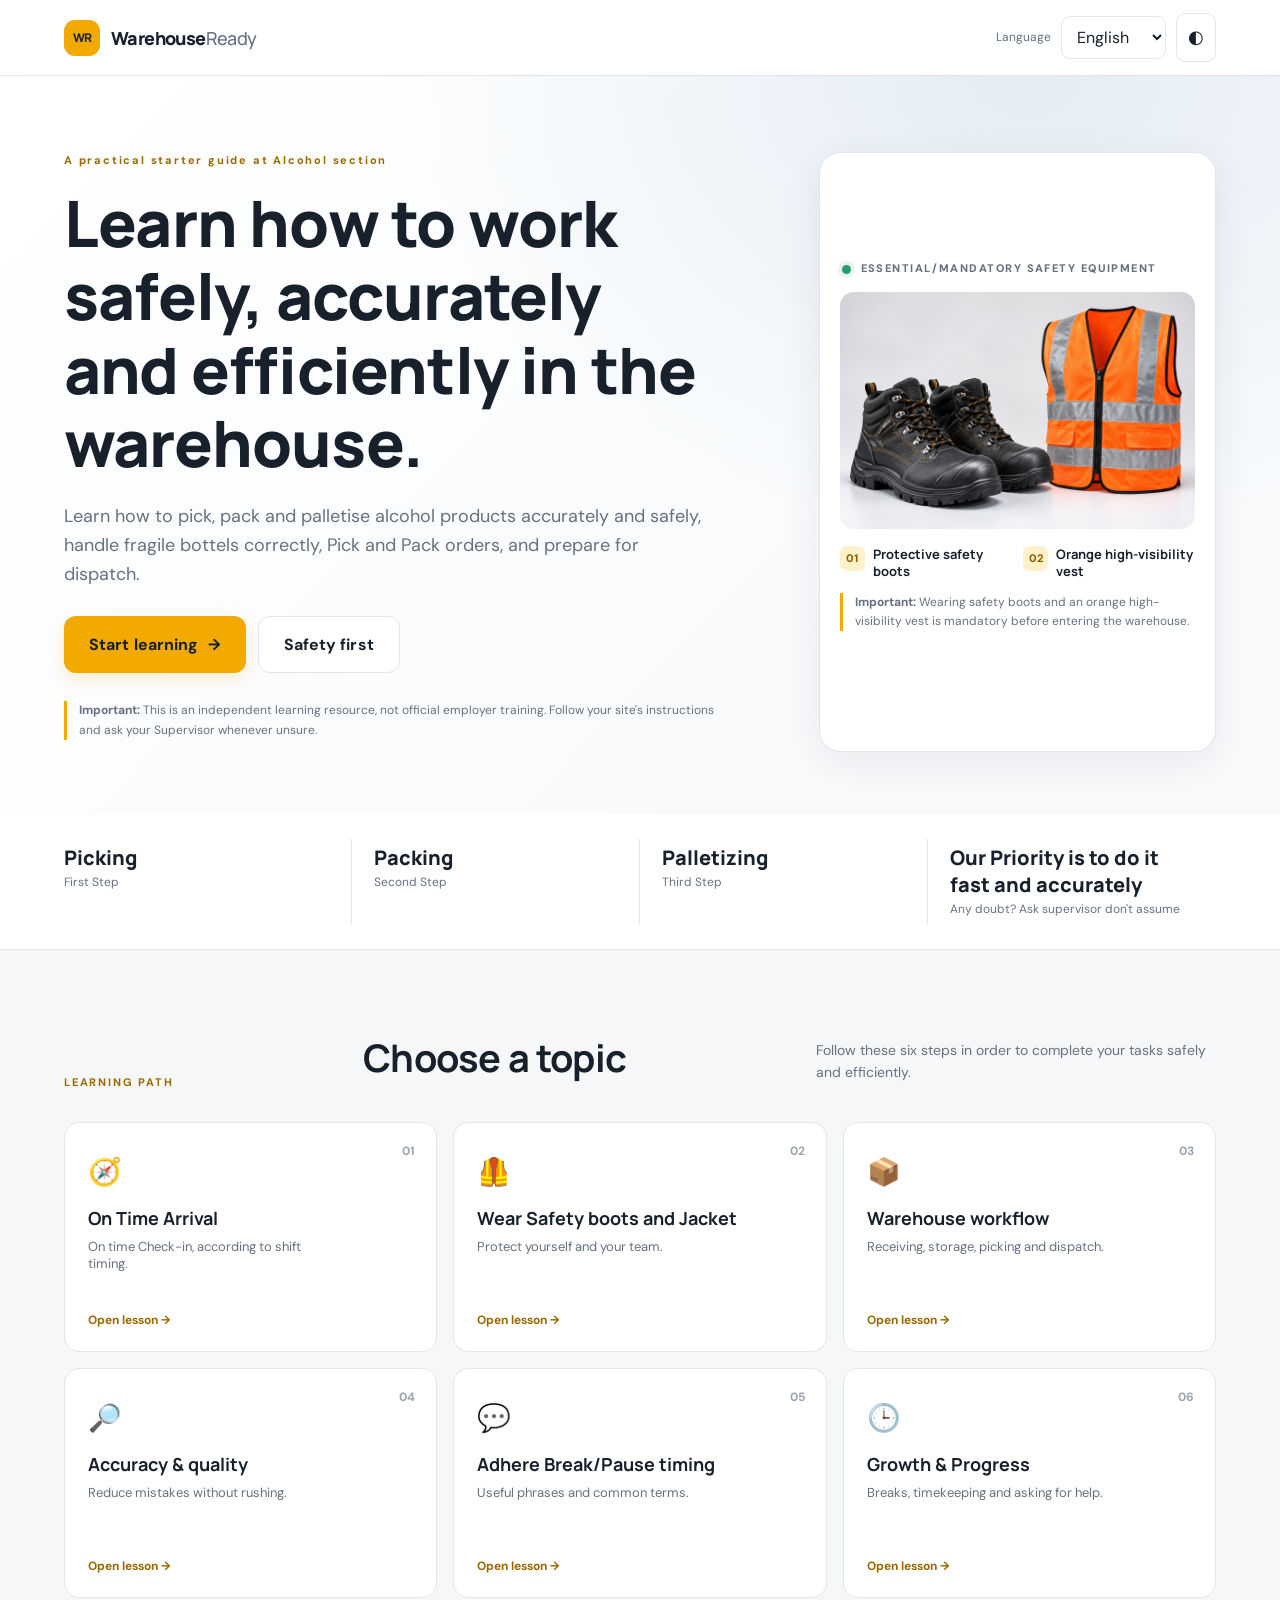
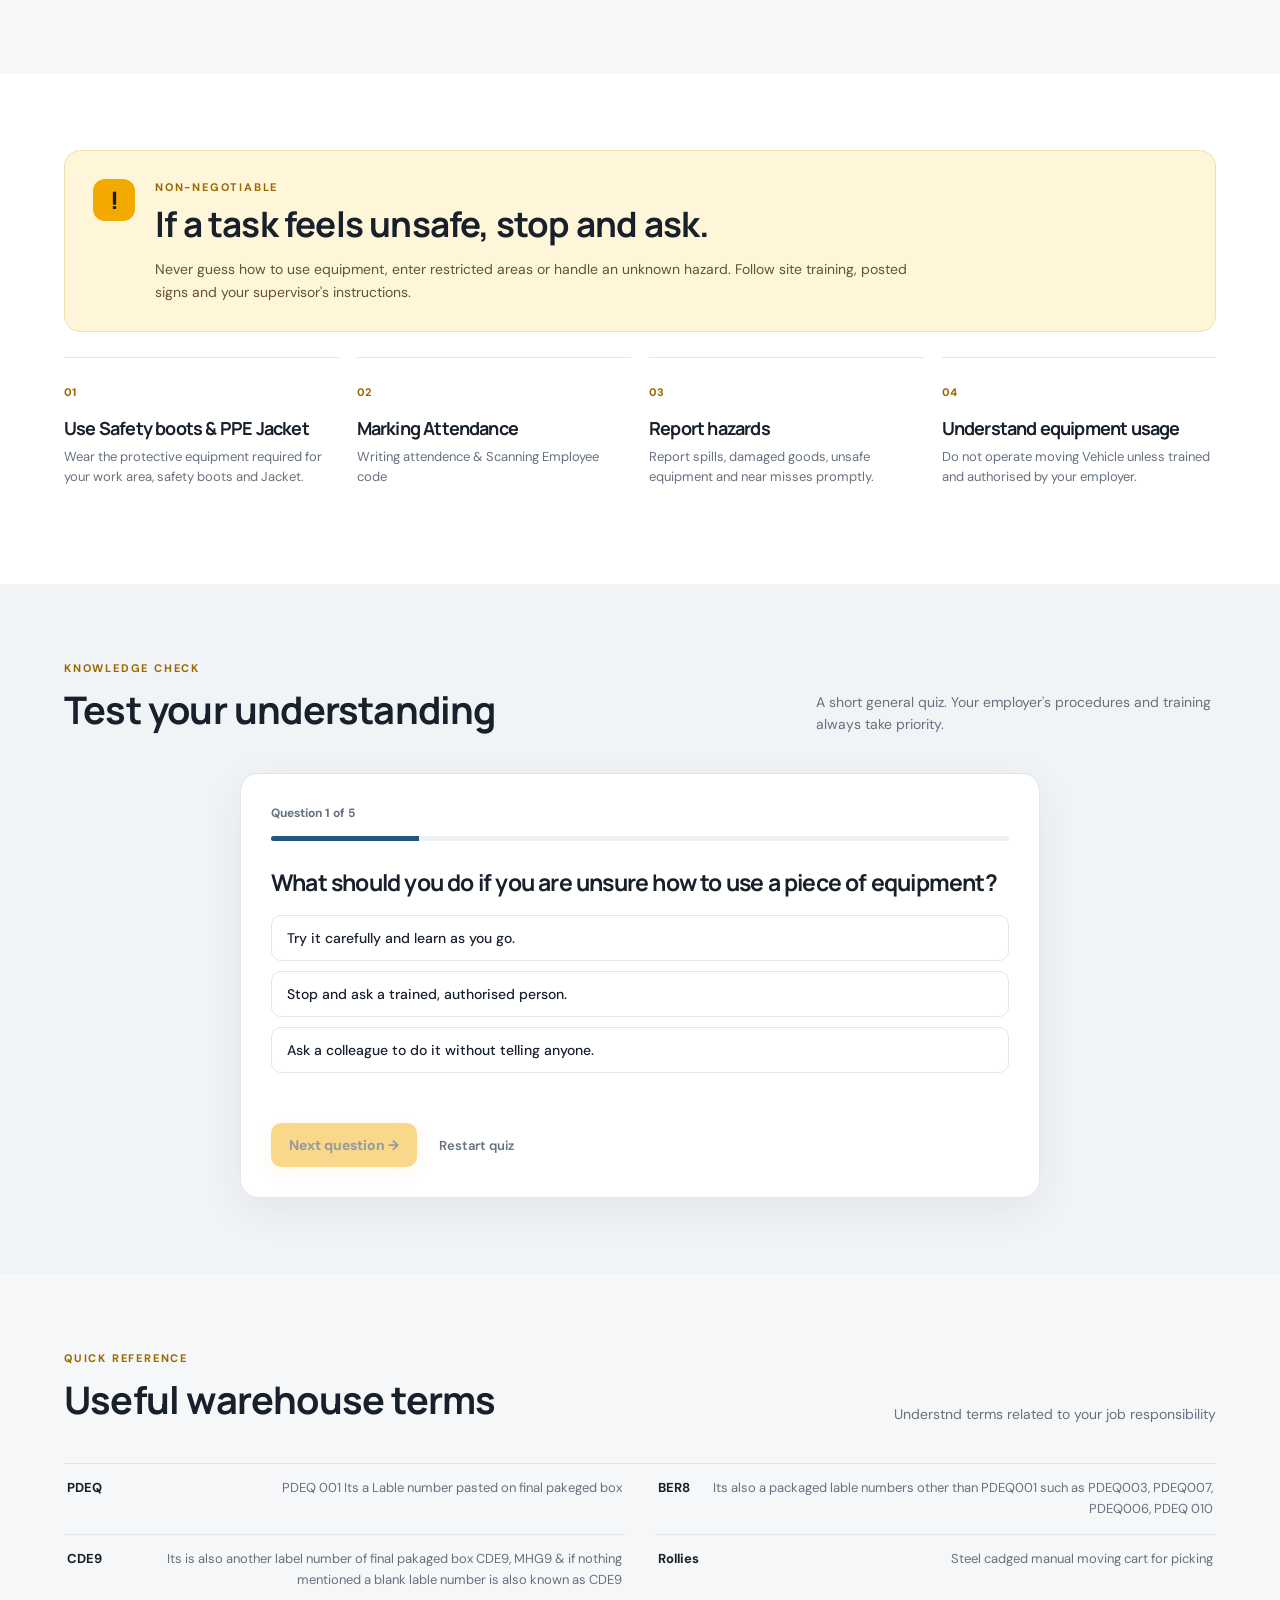
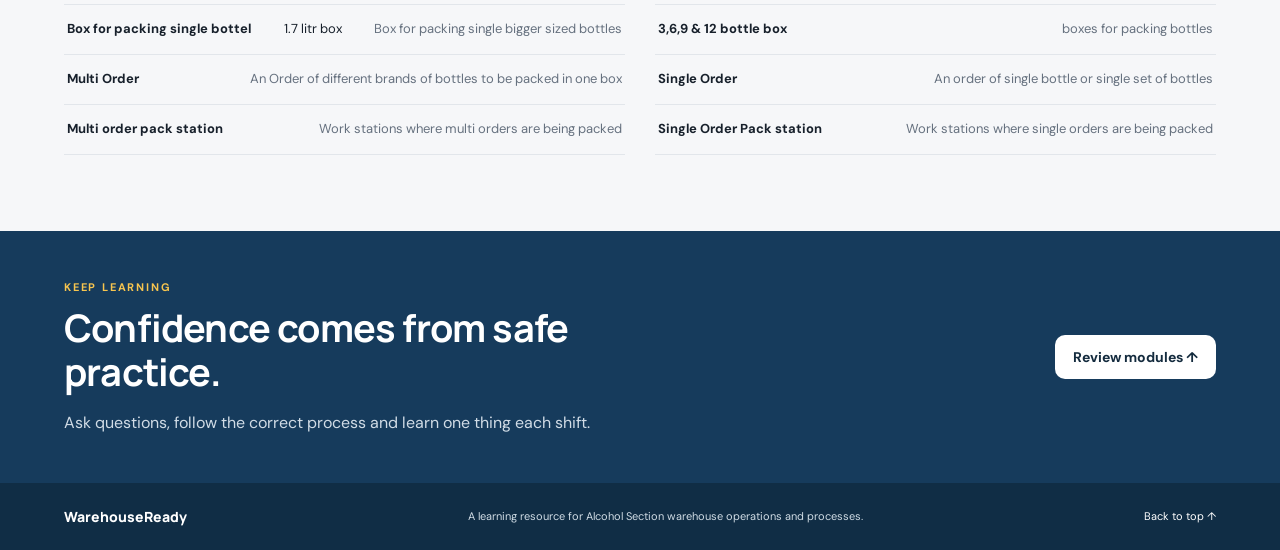
==== index.html @ 4c529f72 "Add language selection dropdown to header" ====
<!doctype html>
<html lang="en">
<head>
  <meta charset="utf-8">
  <meta name="viewport" content="width=device-width, initial-scale=1">
  <meta name="description" content="Independent beginner guide for warehouse workers in Germany: safety, common terms, work routines and practice quizzes.">
  <title>Warehouse Ready | New Starter Guide</title>
  <link rel="stylesheet" href="styles.css">
  <link rel="stylesheet" href="process-strip.css">
  <script src="translations.js" defer></script>
</head>
<body>
  <a class="skip-link" href="#main">Skip to content</a>
  <header class="topbar">
    <a class="brand" href="#" aria-label="Warehouse Ready home"><span class="brand-mark">WR</span><span>Warehouse<span class="brand-light">Ready</span></span></a>
    <nav class="top-actions" aria-label="Main controls">
      <label class="language-label" for="language">Language</label>
  <select id="language" aria-label="Choose language">
    <option value="en">English</option>
    <option value="de">Deutsch</option>
  </select>
      <button class="theme-toggle" id="themeToggle" type="button" aria-label="Toggle dark mode">◐</button>
    </nav>
  </header>

  <main id="main">
    <section class="hero">
      <div class="hero-copy">
        <div class="eyebrow" data-i18n="eyebrow">A practical starter guide at Alcohol section</div>
      <h1 data-i18n="heroTitle">
  Learn how to work safely, accurately and efficiently in the warehouse.
</h1>
        <p class="hero-subtitle" data-i18n="heroText">Learn how to pick, pack and palletise alcohol products accurately and safely, handle fragile bottels correctly, Pick and Pack orders, and prepare for dispatch.</p>
        <div class="hero-buttons">
          <a class="button button-primary hero-cta" href="#learning-path" data-i18n="startLearning">Start learning <span aria-hidden="true">→</span></a>
          <a class="button button-secondary hero-cta" href="safety-first.html" data-i18n="safetyFirst">Safety first</a>
        </div>
        <p class="notice"><strong data-i18n="important">Important:</strong> <span data-i18n="noticeText">This is an independent learning resource, not official employer training. Follow your site's instructions and ask your Supervisor whenever unsure.</span></p>
      </div>
      <div class="ppe-showcase" aria-label="Warehouse safety equipment">
        <div class="ppe-showcase-heading">
          <span class="ppe-status-dot" aria-hidden="true"></span>
          <span data-i18n="ppeHeading">ESSENTIAL/MANDATORY SAFETY EQUIPMENT</span>
        </div>
        <img class="ppe-product-image" src="safety-ppe.png" alt="A pair of black industrial safety boots beside an orange high-visibility safety vest with reflective strips">
        <div class="ppe-caption">
          <div><span class="ppe-number">01</span><strong data-i18n="ppeBoots">Protective safety boots</strong></div>
          <div><span class="ppe-number">02</span><strong data-i18n="ppeVest">Orange high-visibility vest</strong></div>
        </div>
        <p class="notice">

  <strong data-i18n="important">Important:</strong>

  <span data-i18n="safetyNotice">
    Wearing safety boots and an orange high-visibility vest
    is mandatory before entering the warehouse.
  </span>

</p>
      </div>
      <div class="sr-only" aria-hidden="true"><span id="progressText">0 / 6</span><div id="progressBar"></div></div>
    </section>

    <section class="stats-row" aria-label="Guide features">
      <div><strong>Picking</strong><span data-i18n="statModules">First Step</span></div>
      <div><strong>Packing</strong><span data-i18n="statLanguages">Second Step</span></div>
      <div><strong>Palletizing</strong><span data-i18n="statLessons">Third Step</span></div>
      <div><strong>Our Priority is to do it fast and accurately</strong><span data-i18n="statQuiz">Any doubt? Ask supervisor don't assume</span></div>
    </section>

    <section class="section" id="learning-path">
      <div class="section-heading">
        <div class="eyebrow" data-i18n="learningPath">
  LEARNING PATH
</div>

<h2 data-i18n="chooseTopic">
  Choose a topic
</h2>

<p data-i18n="learningDescription">
  Follow these six steps in order to complete your tasks
  safely and efficiently.
</p>
      </div>
      <div class="module-grid" id="moduleGrid">
        <button class="module-card" data-module="first-day"><span class="module-number">01</span><span class="module-icon">🧭</span><span class="module-title" data-i18n="m1title">On Time Arrival</span><span class="module-desc" data-i18n="m1desc">On time Check-in, according to shift timing.</span><span class="module-link" data-i18n="openLesson">Open lesson →</span></button>
        <button class="module-card" data-module="safety"><span class="module-number">02</span><span class="module-icon">🦺</span><span class="module-title" data-i18n="m2title">Wear Safety boots and Jacket</span><span class="module-desc" data-i18n="m2desc">Protect yourself and your team.</span><span class="module-link" data-i18n="openLesson">Open lesson →</span></button>
        <button class="module-card" data-module="workflow"><span class="module-number">03</span><span class="module-icon">📦</span><span class="module-title" data-i18n="m3title">Warehouse workflow</span><span class="module-desc" data-i18n="m3desc">Receiving, storage, picking and dispatch.</span><span class="module-link" data-i18n="openLesson">Open lesson →</span></button>
        <button class="module-card" data-module="quality"><span class="module-number">04</span><span class="module-icon">🔎</span><span class="module-title" data-i18n="m4title">Accuracy & quality</span><span class="module-desc" data-i18n="m4desc">Reduce mistakes without rushing.</span><span class="module-link" data-i18n="openLesson">Open lesson →</span></button>
        <button class="module-card" data-module="german"><span class="module-number">05</span><span class="module-icon">💬</span><span class="module-title" data-i18n="m5title">Adhere Break/Pause timing</span><span class="module-desc" data-i18n="m5desc">Useful phrases and common terms.</span><span class="module-link" data-i18n="openLesson">Open lesson →</span></button>
        <button class="module-card" data-module="rights"><span class="module-number">06</span><span class="module-icon">🕒</span><span class="module-title" data-i18n="m6title">Growth & Progress</span><span class="module-desc" data-i18n="m6desc">Breaks, timekeeping and asking for help.</span><span class="module-link" data-i18n="openLesson">Open lesson →</span></button>
      </div>
    </section>

    <section class="lesson-area" id="lessonArea" hidden>
      <div class="lesson-top"><span class="eyebrow" data-i18n="lesson">LESSON</span><button class="text-button" id="closeLesson" data-i18n="close">✕ Close</button></div>
      <div id="lessonContent"></div>
      <div class="lesson-footer"><button class="button button-primary" id="markComplete" data-i18n="markComplete">Mark as completed ✓</button><span id="lessonStatus" aria-live="polite"></span></div>
    </section>

    <section class="section safety-section" id="safety">
      <div class="safety-banner">
        <div class="safety-symbol">!</div>
        <div><div class="eyebrow" data-i18n="nonNegotiable">NON-NEGOTIABLE</div><h2 data-i18n="stopUnsafe">If a task feels unsafe, stop and ask.</h2><p data-i18n="safetyBannerText">Never guess how to use equipment, enter restricted areas or handle an unknown hazard. Follow site training, posted signs and your supervisor's instructions.</p></div>
      </div>
      <div class="safety-grid">
        <article><span>01</span><h3 data-i18n="safe1title">Use Safety boots & PPE Jacket</h3><p data-i18n="safe1text">Wear the protective equipment required for your work area, safety boots and Jacket.</p></article>
        <article><span>02</span><h3 data-i18n="safe2title">Marking Attendance</h3><p data-i18n="safe2text">Writing attendence & Scanning Employee code</p></article>
        <article><span>03</span><h3 data-i18n="safe3title">Report hazards</h3><p data-i18n="safe3text">Report spills, damaged goods, unsafe equipment and near misses promptly.</p></article>
        <article><span>04</span><h3 data-i18n="safe4title">Understand equipment usage</h3><p data-i18n="safe4text">Do not operate moving Vehicle unless trained and authorised by your employer.</p></article>
      </div>
    </section>

    <section class="section quiz-section" id="quiz">
      <div class="section-heading">
        <div><div class="eyebrow" data-i18n="knowledgeCheck">KNOWLEDGE CHECK</div><h2 data-i18n="testYourself">Test your understanding</h2></div>
        <p data-i18n="quizIntro">A short general quiz. Your employer's procedures and training always take priority.</p>
      </div>
      <div class="quiz-card">
        <div class="quiz-progress"><span id="quizCount">Question 1 of 5</span><span id="quizScore"></span></div>
        <div class="quiz-track"><div id="quizBar"></div></div>
        <h3 id="questionText"></h3>
        <div id="answerOptions" class="answer-options"></div>
        <p id="feedback" class="feedback" aria-live="polite"></p>
        <div class="quiz-controls"><button id="nextQuestion" class="button button-primary" disabled data-i18n="nextQuestion">Next question →</button><button id="restartQuiz" class="text-button" data-i18n="restartQuiz">Restart quiz</button></div>
      </div>
    </section>

    <section class="section glossary-section">
      <div class="section-heading"><div><div class="eyebrow" data-i18n="quickReference">QUICK REFERENCE</div><h2 data-i18n="germanTerms">Useful  warehouse terms</h2></div><p data-i18n="glossaryIntro">Understnd terms related to your job responsibility</p></div>
      <div class="glossary" id="glossary">
        <div><strong>PDEQ</strong><span>PDEQ 001 Its a Lable number pasted on final pakeged box</span></div><div><strong>BER8</strong><span>Its also a packaged lable numbers other than PDEQ001 such as PDEQ003, PDEQ007, PDEQ006, PDEQ 010 </span></div><div><strong>CDE9</strong><span> Its is also another label number of final pakaged box CDE9, MHG9 & if nothing mentioned a blank lable number is also known as CDE9</span></div><div><strong>Rollies</strong><span>Steel cadged manual moving cart for picking</span></div><div><strong>Box for packing single bottel</strong>1.7 litr box<span>Box for packing single bigger sized bottles</span></div><div><strong>3,6,9 & 12 bottle box</strong><span>boxes for packing bottles </span></div><div><strong>Multi Order</strong><span> An Order of different brands of bottles to be packed in one box</span></div><div><strong>Single Order</strong><span>An order of single bottle or single set of bottles</span></div><div><strong>Multi order pack station</strong><span>Work stations where multi orders are being packed</span></div><div><strong>Single Order Pack station</strong><span>Work stations where single orders are being packed</span></div>
      </div>
    </section>

    <section class="final-cta">
      <div><div class="eyebrow" data-i18n="keepLearning">KEEP LEARNING</div><h2 data-i18n="confidenceComes">Confidence comes from safe practice.</h2><p data-i18n="ctaText">Ask questions, follow the correct process and learn one thing each shift.</p></div>
      <a class="button button-light" href="#learning-path" data-i18n="reviewModules">Review modules ↑</a>
    </section>
  </main>
  <footer><span>WarehouseReady</span><span data-i18n="footerNote">A learning resource for Alcohol Section warehouse operations and processes.</span><a href="#main" data-i18n="backTop">Back to top ↑</a></footer>
  <script src="script.js"></script>
</body>
</html>
---- styles.css ----
@import url('https://fonts.googleapis.com/css2?family=DM+Sans:wght@400;500;600;700&family=Manrope:wght@400;500;600;700;800&display=swap');
:root{--bg:#f6f7f9;--surface:#fff;--ink:#17202b;--muted:#66717f;--line:#e2e6eb;--accent:#f2a900;--accent-dark:#9a6800;--blue:#163b5c;--blue2:#24577e;--soft:#fff5d8;--shadow:0 12px 40px rgba(23,32,43,.07)}
*{box-sizing:border-box}html{scroll-behavior:smooth;scroll-padding-top:90px}body{margin:0;background:var(--bg);color:var(--ink);font-family:"DM Sans",sans-serif;line-height:1.6}a{color:inherit}.skip-link{position:absolute;left:-999px;top:8px;background:#fff;padding:10px;z-index:10}.skip-link:focus{left:8px}.topbar{height:76px;padding:0 max(5vw,24px);display:flex;align-items:center;justify-content:space-between;background:rgba(255,255,255,.9);border-bottom:1px solid var(--line);position:sticky;top:0;z-index:5;backdrop-filter:blur(12px)}.brand{display:flex;gap:11px;align-items:center;text-decoration:none;font:800 18px Manrope,sans-serif;letter-spacing:-.6px}.brand-mark{display:grid;place-items:center;width:36px;height:36px;background:var(--accent);border-radius:11px;font-size:12px;color:#1c2731}.brand-light{font-weight:500;color:var(--muted)}.top-actions{display:flex;align-items:center;gap:10px}.language-label{font-size:12px;color:var(--muted)}select,.theme-toggle{border:1px solid var(--line);border-radius:9px;padding:9px 11px;background:var(--surface);color:var(--ink);font:inherit}.theme-toggle{font-size:18px;cursor:pointer}.hero{padding:76px max(5vw,24px) 62px;background:radial-gradient(ellipse at 80% 0%,#e4edf4 0,transparent 44%),linear-gradient(135deg,#fff 0%,#f8fafc 70%);display:grid;grid-template-columns:minmax(0,1.25fr) minmax(300px,.75fr);gap:8%;align-items:center}.eyebrow{font-size:11px;letter-spacing:1.8px;font-weight:700;color:var(--accent-dark)}h1,h2,h3{font-family:Manrope,sans-serif;line-height:1.15;letter-spacing:-.8px}h1{font-size:clamp(38px,5vw,66px);max-width:730px;margin:16px 0 22px;font-weight:800}h2{font-size:clamp(27px,3vw,38px);margin:10px 0 12px}h3{font-size:18px}.hero-subtitle{font-size:18px;color:var(--muted);max-width:650px}.hero-buttons{display:flex;gap:12px;flex-wrap:wrap;margin:28px 0}.button{display:inline-flex;align-items:center;justify-content:center;gap:10px;text-decoration:none;border:0;border-radius:10px;padding:13px 18px;font:700 14px "DM Sans",sans-serif;cursor:pointer;transition:transform .18s,box-shadow .18s}.button:hover{transform:translateY(-2px)}.button-primary{background:var(--accent);color:#17202b;box-shadow:0 6px 18px rgba(242,169,0,.18)}.button-secondary{border:1px solid var(--line);background:var(--surface)}.notice{max-width:680px;font-size:12px;color:var(--muted);border-left:3px solid var(--accent);padding-left:12px}.hero-card{background:var(--surface);border:1px solid var(--line);border-radius:20px;padding:26px;box-shadow:var(--shadow)}.hero-card-top{display:flex;gap:9px;align-items:center;color:var(--muted);font-size:10px;font-weight:700;letter-spacing:1.5px}.pulse{width:8px;height:8px;border-radius:50%;background:#34a477;box-shadow:0 0 0 4px #e3f5ed}.progress-label{display:flex;justify-content:space-between;margin:26px 0 9px;font-size:13px;font-weight:600}.progress-track,.quiz-track{height:7px;border-radius:10px;background:#edf0f3;overflow:hidden}.progress-fill{height:100%;width:0;background:var(--accent);border-radius:10px;transition:width .3s}.mini-steps{display:grid;gap:14px;margin:26px 0}.mini-steps>div{display:flex;align-items:center;gap:11px;font-size:13px}.step-icon{display:grid;place-items:center;width:24px;height:24px;background:#e8f5ed;color:#228354;border-radius:7px;font-weight:800}.small-muted{font-size:11px;color:var(--muted);border-top:1px solid var(--line);padding-top:15px;margin-bottom:0}.stats-row{display:grid;grid-template-columns:repeat(4,1fr);padding:25px max(5vw,24px);background:var(--surface);border-bottom:1px solid var(--line)}.stats-row div{padding:5px 22px;border-right:1px solid var(--line);display:flex;flex-direction:column;gap:2px}.stats-row div:first-child{padding-left:0}.stats-row div:last-child{border:0}.stats-row strong{font:800 20px Manrope,sans-serif}.stats-row span{font-size:12px;color:var(--muted)}.section{padding:76px max(5vw,24px)}.section-heading{display:flex;align-items:end;justify-content:space-between;gap:30px;margin-bottom:30px}.section-heading>p{max-width:400px;color:var(--muted);font-size:14px;margin:0 0 8px}.module-grid{display:grid;grid-template-columns:repeat(3,1fr);gap:16px}.module-card{position:relative;text-align:left;display:flex;flex-direction:column;align-items:flex-start;min-height:230px;padding:23px;background:var(--surface);border:1px solid var(--line);border-radius:15px;cursor:pointer;color:var(--ink);font-family:inherit;transition:transform .2s,border-color .2s,box-shadow .2s}.module-card:hover{transform:translateY(-4px);border-color:#d6a72f;box-shadow:var(--shadow)}.module-card.completed{border-color:#6cbf92;background:linear-gradient(130deg,var(--surface),#f0fbf5)}.module-number{position:absolute;top:20px;right:21px;color:#9aa3ad;font-size:12px;font-weight:700}.module-icon{font-size:27px;margin:8px 0 17px}.module-title{font:700 18px Manrope,sans-serif;margin-bottom:8px}.module-desc{font-size:13px;color:var(--muted);max-width:250px}.module-link{font-size:12px;font-weight:700;color:var(--accent-dark);margin-top:auto;padding-top:18px}.lesson-area{margin:0 max(5vw,24px) 30px;padding:32px;background:var(--surface);border:1px solid var(--line);border-radius:18px;box-shadow:var(--shadow)}.lesson-top{display:flex;justify-content:space-between;align-items:center}.text-button{border:0;background:none;color:var(--muted);font:600 13px "DM Sans",sans-serif;cursor:pointer;padding:8px}.lesson-area h2{font-size:32px}.lesson-area h3{margin-top:25px}.lesson-area p,.lesson-area li{color:var(--muted);font-size:15px}.lesson-area li{margin:8px 0}.lesson-footer{display:flex;align-items:center;gap:16px;flex-wrap:wrap;border-top:1px solid var(--line);margin-top:28px;padding-top:20px}.lesson-footer span{font-size:13px;color:#278453}.safety-section{background:#fff}.safety-banner{display:flex;align-items:flex-start;gap:20px;padding:28px;border-radius:16px;background:var(--soft);border:1px solid #f0dfad}.safety-symbol{display:grid;place-items:center;flex:0 0 42px;height:42px;border-radius:12px;background:var(--accent);font:800 24px Manrope}.safety-banner h2{font-size:clamp(25px,3vw,35px);margin:8px 0}.safety-banner p{max-width:780px;color:#615438;margin-bottom:0;font-size:14px}.safety-grid{display:grid;grid-template-columns:repeat(4,1fr);gap:18px;margin-top:25px}.safety-grid article{padding:20px 0;border-top:1px solid var(--line)}.safety-grid article>span{font-size:11px;font-weight:800;color:var(--accent-dark)}.safety-grid h3{margin:14px 0 8px}.safety-grid p{font-size:13px;color:var(--muted);margin:0}.quiz-section{background:#f1f4f7}.quiz-card{max-width:800px;margin:0 auto;background:var(--surface);padding:30px;border:1px solid var(--line);border-radius:18px;box-shadow:var(--shadow)}.quiz-progress{display:flex;justify-content:space-between;color:var(--muted);font-size:12px;font-weight:700;margin-bottom:12px}.quiz-track{height:5px}.quiz-track div{height:100%;width:20%;background:var(--blue2);transition:width .2s}.quiz-card h3{font-size:23px;margin:28px 0 20px}.answer-options{display:grid;gap:10px}.answer-option{border:1px solid var(--line);background:var(--surface);color:var(--ink);border-radius:10px;text-align:left;padding:13px 15px;font:500 14px "DM Sans",sans-serif;cursor:pointer}.answer-option:hover:not(:disabled){border-color:var(--blue2)}.answer-option.correct{border-color:#3eaa76;background:#effaf4}.answer-option.incorrect{border-color:#d66b6b;background:#fff2f2}.feedback{font-size:13px;min-height:24px;color:var(--muted)}.quiz-controls{display:flex;align-items:center;gap:14px;flex-wrap:wrap}.button:disabled{opacity:.45;cursor:not-allowed;transform:none}.glossary{display:grid;grid-template-columns:repeat(2,1fr);gap:0 30px;border-top:1px solid var(--line)}.glossary>div{display:flex;justify-content:space-between;gap:15px;padding:14px 3px;border-bottom:1px solid var(--line);font-size:13px}.glossary strong{font-weight:700}.glossary span{color:var(--muted);text-align:right}.final-cta{display:flex;align-items:center;justify-content:space-between;gap:24px;padding:48px max(5vw,24px);background:var(--blue);color:#fff}.final-cta .eyebrow{color:#f7c54f}.final-cta h2{max-width:620px;margin:10px 0}.final-cta p{color:#d1dce6;margin-bottom:0}.button-light{background:#fff;color:#142b3e;white-space:nowrap}footer{display:flex;justify-content:space-between;gap:20px;align-items:center;padding:24px max(5vw,24px);background:#102d45;color:#d0dce5;font-size:11px}footer span:first-child{font:800 14px Manrope,sans-serif;color:white}footer a{color:white;text-decoration:none}body.dark{--bg:#111820;--surface:#1b2530;--ink:#f0f4f8;--muted:#aab5c1;--line:#303d49;--soft:#392f18;--blue:#0c2539;background:var(--bg)}body.dark .topbar{background:rgba(27,37,48,.92)}body.dark .hero{background:radial-gradient(ellipse at 80% 0%,#243b4d 0,transparent 44%),linear-gradient(135deg,#17212b,#111820)}body.dark .safety-section{background:#151e27}body.dark .safety-banner p{color:#d9cba7}body.dark .quiz-section{background:#141d26}body.dark .module-card.completed{background:#1a3028}body.dark .answer-option.correct{background:#19392b}body.dark .answer-option.incorrect{background:#422627}
@media(max-width:850px){.hero{grid-template-columns:1fr;gap:35px;padding-top:55px}.hero-card{max-width:600px}.module-grid{grid-template-columns:repeat(2,1fr)}.safety-grid{grid-template-columns:repeat(2,1fr)}.section-heading{align-items:flex-start;flex-direction:column;gap:5px}.stats-row div{padding:5px 12px}}@media(max-width:540px){.topbar{padding:0 18px;height:68px}.language-label{display:none}.hero,.section{padding-left:20px;padding-right:20px}.hero{padding-top:43px}.hero-subtitle{font-size:16px}.module-grid{grid-template-columns:1fr}.module-card{min-height:190px}.stats-row{grid-template-columns:repeat(2,1fr);gap:18px;padding:22px 20px}.stats-row div{border-right:0;padding:0}.safety-grid{grid-template-columns:1fr 1fr;gap:12px}.safety-banner{padding:20px;gap:13px}.safety-symbol{flex-basis:34px;height:34px}.glossary{grid-template-columns:1fr}.glossary>div{gap:8px}.quiz-card{padding:20px}.lesson-area{margin-left:20px;margin-right:20px;padding:22px}.final-cta{align-items:flex-start;flex-direction:column;padding:38px 20px}footer{align-items:flex-start;flex-direction:column;padding:24px 20px}}

/* Larger, easier-to-tap homepage calls to action */
.hero-buttons .hero-cta{min-height:56px;padding:17px 25px;font-size:16px;border-radius:12px;letter-spacing:.1px}
.hero-buttons .hero-cta:focus-visible{outline:3px solid #244f76;outline-offset:3px}
/* High-definition PPE showcase replaces the starter-path panel */
.ppe-showcase{align-self:stretch;min-width:0;overflow:hidden;background:var(--surface);border:1px solid var(--line);border-radius:22px;box-shadow:var(--shadow);padding:20px;display:flex;flex-direction:column;justify-content:center}
.ppe-showcase-heading{display:flex;align-items:center;gap:10px;color:var(--muted);font-size:11px;font-weight:800;letter-spacing:1.45px;margin:0 2px 14px}
.ppe-status-dot{width:9px;height:9px;flex:0 0 9px;border-radius:50%;background:#2d9b70;box-shadow:0 0 0 4px #e6f5ee}
.ppe-product-image{display:block;width:100%;height:auto;aspect-ratio:3/2;object-fit:cover;object-position:center;border-radius:14px;background:#f0f1f3}
.ppe-caption{display:grid;grid-template-columns:1fr 1fr;gap:12px;margin-top:17px}
.ppe-caption>div{display:flex;align-items:flex-start;gap:8px;min-width:0}
.ppe-caption strong{font:700 13px/1.35 Manrope,sans-serif}
.ppe-number{display:grid;place-items:center;flex:0 0 25px;height:25px;border-radius:7px;background:#fff1c9;color:#8d5e00;font-size:11px;font-weight:800}
.ppe-note{margin:15px 2px 0;padding-top:13px;border-top:1px solid var(--line);font-size:12px;line-height:1.5;color:var(--muted)}
.sr-only{position:absolute!important;width:1px!important;height:1px!important;padding:0!important;margin:-1px!important;overflow:hidden!important;clip:rect(0,0,0,0)!important;white-space:nowrap!important;border:0!important}
body.dark .ppe-showcase{background:var(--surface)}
@media(max-width:850px){.ppe-showcase{max-width:650px;width:100%;justify-self:start}.ppe-product-image{aspect-ratio:3/2}}
@media(max-width:540px){.hero-buttons .hero-cta{min-height:54px;padding:15px 20px;font-size:15px;flex:1 1 auto}.ppe-showcase{padding:13px;border-radius:17px}.ppe-caption{gap:8px}.ppe-caption strong{font-size:12px}.ppe-product-image{aspect-ratio:1.2/1;object-fit:cover}}
---- process-strip.css ----
/*
  WarehouseReady process strip
  Add this file after styles.css, or copy these rules into styles.css.
*/
.warehouse-process-strip {
  max-width: 1240px;
  margin: 0 auto;
  padding: 26px 28px;
  display: grid;
  grid-template-columns: minmax(0, 1fr) auto minmax(0, 1fr) auto minmax(0, 1fr) auto minmax(0, 1fr);
  align-items: center;
  gap: 18px;
  background: #fff;
  border-top: 1px solid #e4e7ed;
  border-bottom: 1px solid #e4e7ed;
}

.warehouse-process-strip .process-step {
  min-width: 0;
  display: grid;
  grid-template-columns: 38px minmax(0, 1fr);
  grid-template-rows: auto auto;
  column-gap: 12px;
  align-items: center;
  position: relative;
}

.warehouse-process-strip .process-number {
  grid-column: 1;
  grid-row: 1;
  color: #946819;
  background: #fff2cf;
  border-radius: 8px;
  padding: 4px 6px;
  width: fit-content;
  font-size: 10px;
  font-weight: 900;
  letter-spacing: .5px;
}

.warehouse-process-strip .process-icon {
  grid-column: 1;
  grid-row: 2;
  font-size: 25px;
  line-height: 1.2;
  margin-top: 7px;
}

.warehouse-process-strip .process-copy {
  grid-column: 2;
  grid-row: 1 / span 2;
}

.warehouse-process-strip .process-copy h3 {
  margin: 0 0 5px;
  color: #171d29;
  font-size: 16px;
  line-height: 1.25;
  letter-spacing: -.25px;
}

.warehouse-process-strip .process-copy p {
  margin: 0;
  color: #697180;
  font-size: 12px;
  line-height: 1.5;
}

.warehouse-process-strip .process-connector {
  color: #d49a16;
  font-size: 24px;
  font-weight: 700;
}

@media (max-width: 900px) {
  .warehouse-process-strip {
    grid-template-columns: minmax(0, 1fr) auto minmax(0, 1fr);
    gap: 18px 12px;
    padding: 22px;
  }

  .warehouse-process-strip .process-step:nth-of-type(5) {
    grid-column: 1;
  }

  .warehouse-process-strip .process-connector:nth-of-type(6) {
    display: none;
  }
}

@media (max-width: 600px) {
  .warehouse-process-strip {
    grid-template-columns: 1fr;
    gap: 0;
    margin: 0;
    padding: 12px 18px;
  }

  .warehouse-process-strip .process-step {
    grid-template-columns: 42px minmax(0, 1fr);
    padding: 15px 0;
    border-bottom: 1px solid #edf0f4;
  }

  .warehouse-process-strip .process-step:last-of-type {
    border-bottom: 0;
  }

  .warehouse-process-strip .process-icon {
    font-size: 24px;
  }

  .warehouse-process-strip .process-copy h3 {
    font-size: 15px;
  }

  .warehouse-process-strip .process-copy p {
    font-size: 12px;
  }

  .warehouse-process-strip .process-connector {
    display: none;
  }
}
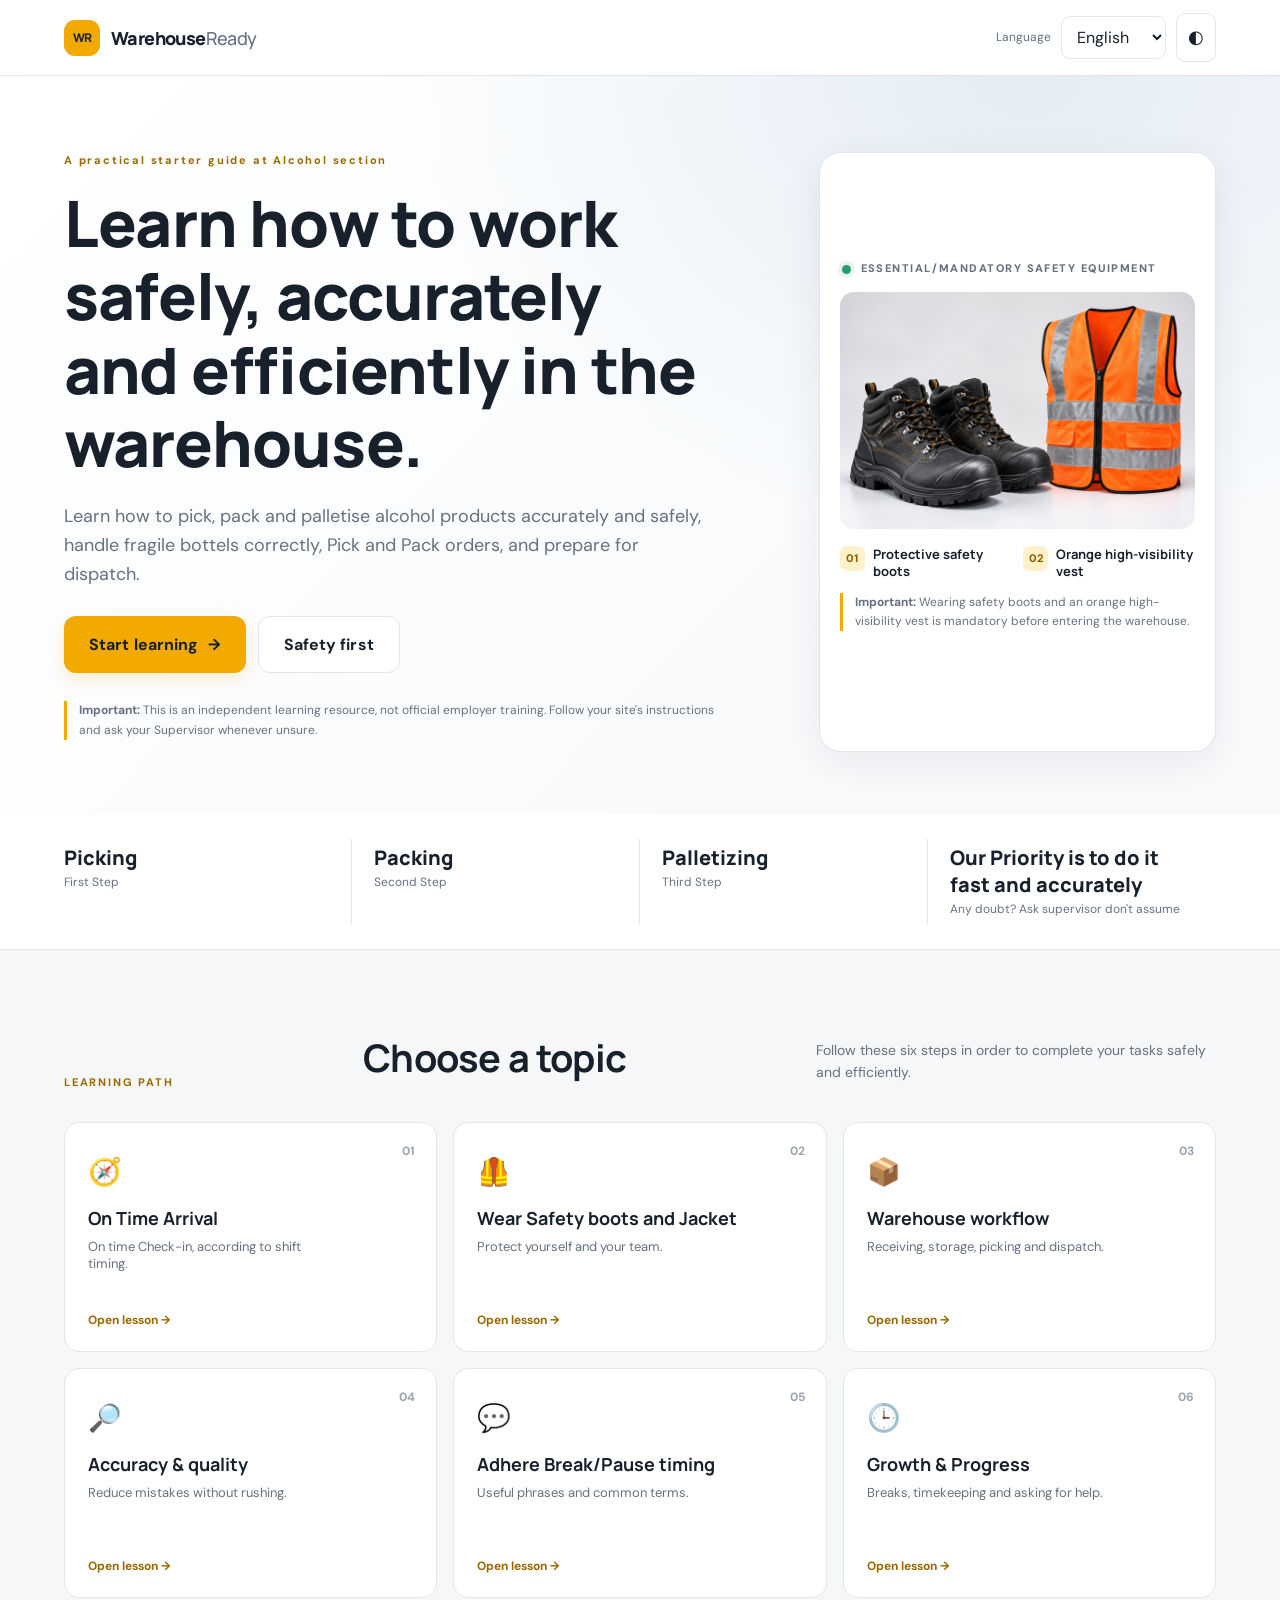
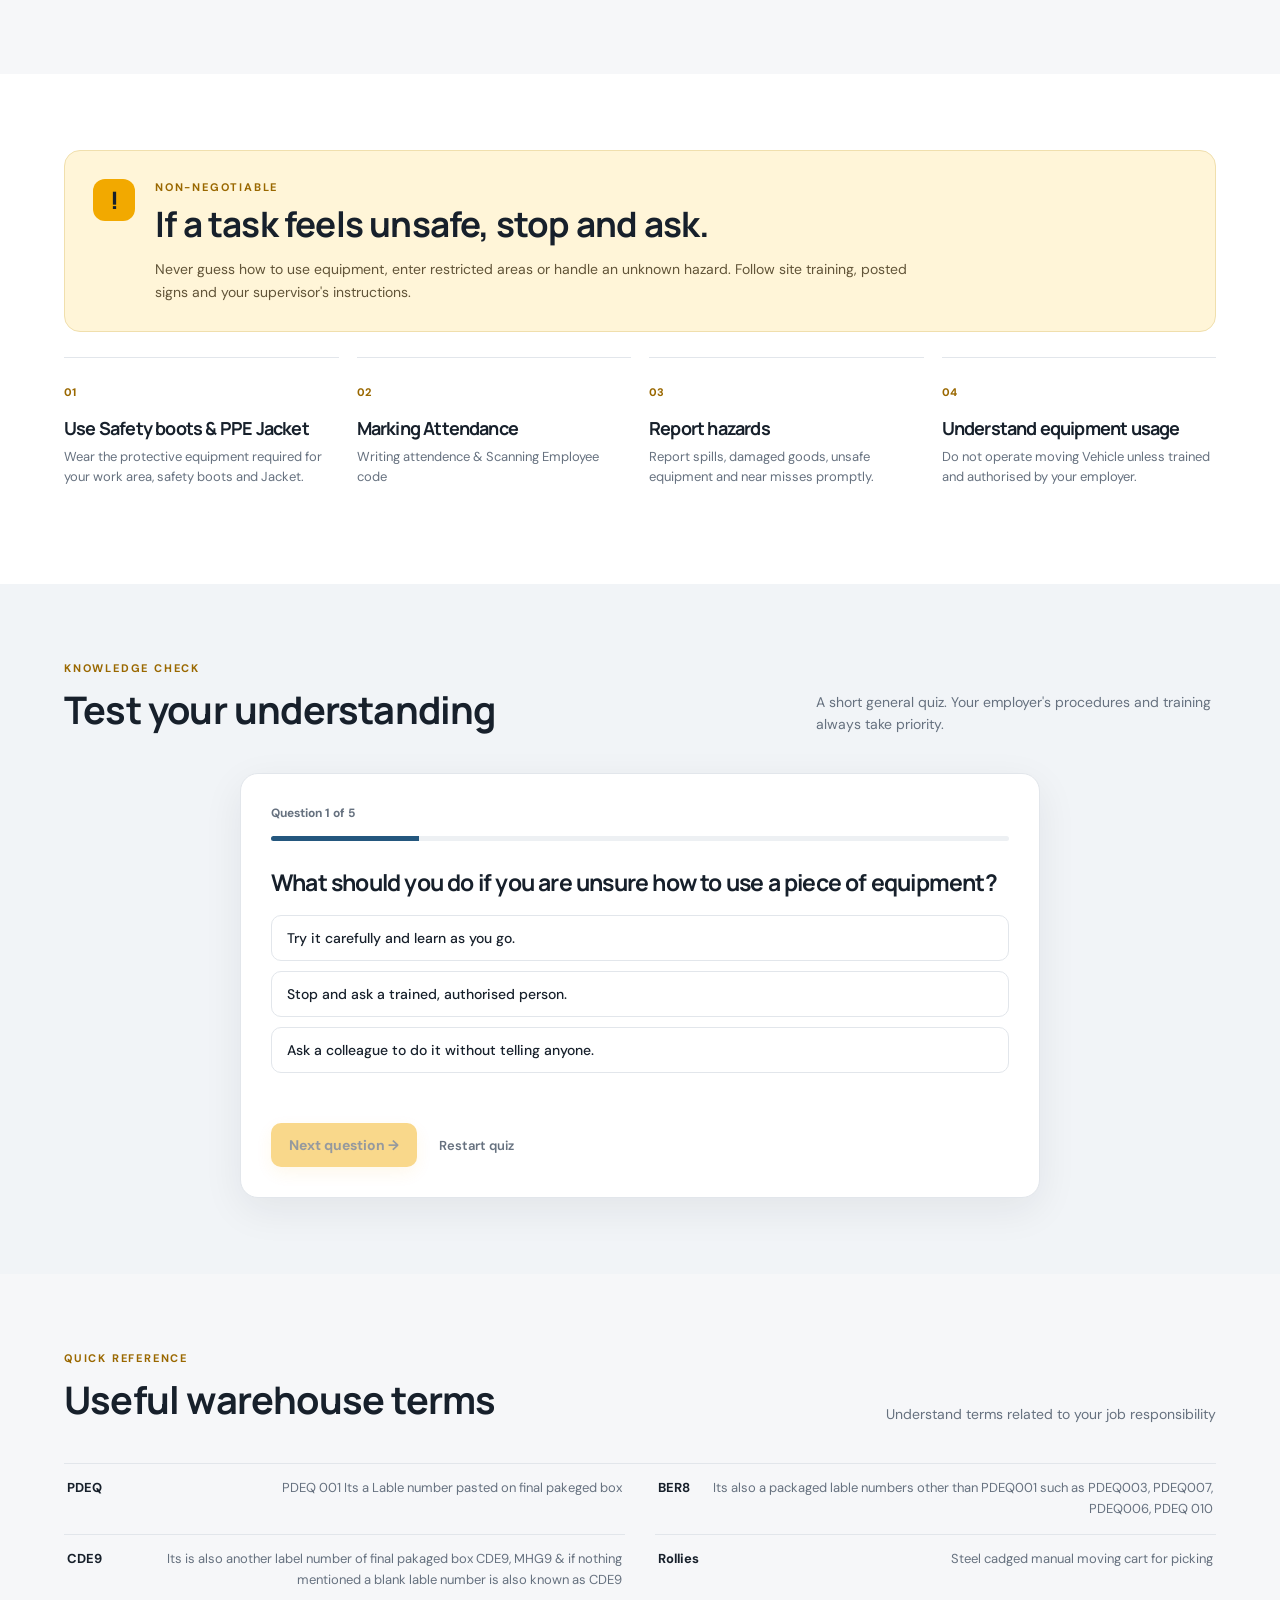
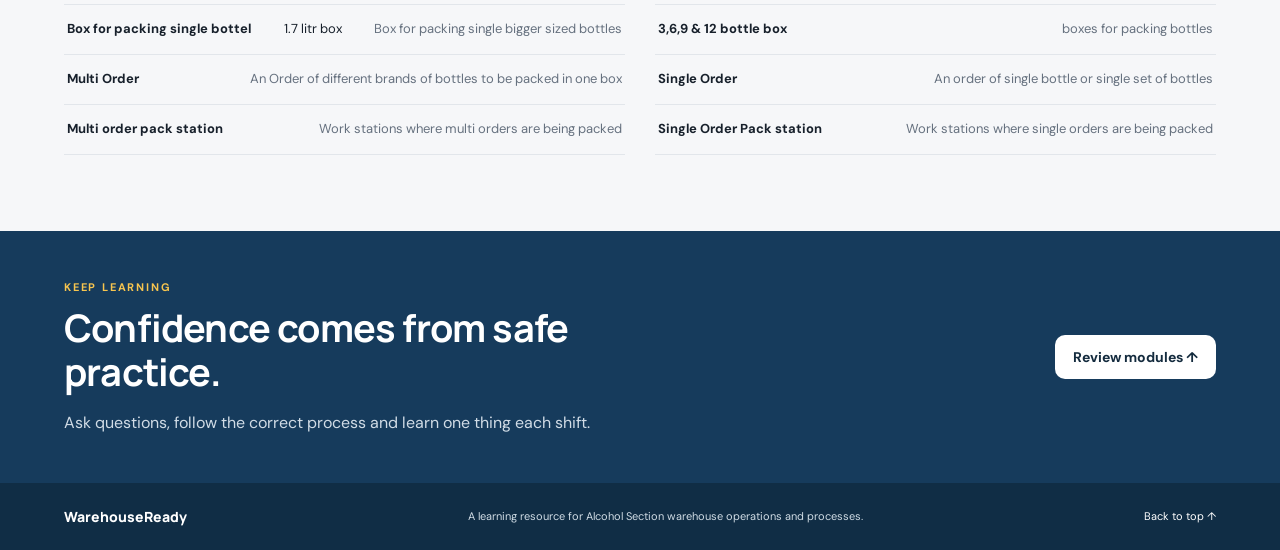
==== commit e85b3333: "Fix spelling and clarity in glossary terms Corrected spelling errors and improved clarity in glossar" ====
--- a/index.html
+++ b/index.html
@@ -128,7 +128,7 @@
     </section>
 
     <section class="section glossary-section">
-      <div class="section-heading"><div><div class="eyebrow" data-i18n="quickReference">QUICK REFERENCE</div><h2 data-i18n="germanTerms">Useful  warehouse terms</h2></div><p data-i18n="glossaryIntro">Understnd terms related to your job responsibility</p></div>
+      <div class="section-heading"><div><div class="eyebrow" data-i18n="quickReference">QUICK REFERENCE</div><h2 data-i18n="germanTerms">Useful  warehouse terms</h2></div><p data-i18n="glossaryIntro">Understand terms related to your job responsibility</p></div>
       <div class="glossary" id="glossary">
         <div><strong>PDEQ</strong><span>PDEQ 001 Its a Lable number pasted on final pakeged box</span></div><div><strong>BER8</strong><span>Its also a packaged lable numbers other than PDEQ001 such as PDEQ003, PDEQ007, PDEQ006, PDEQ 010 </span></div><div><strong>CDE9</strong><span> Its is also another label number of final pakaged box CDE9, MHG9 & if nothing mentioned a blank lable number is also known as CDE9</span></div><div><strong>Rollies</strong><span>Steel cadged manual moving cart for picking</span></div><div><strong>Box for packing single bottel</strong>1.7 litr box<span>Box for packing single bigger sized bottles</span></div><div><strong>3,6,9 & 12 bottle box</strong><span>boxes for packing bottles </span></div><div><strong>Multi Order</strong><span> An Order of different brands of bottles to be packed in one box</span></div><div><strong>Single Order</strong><span>An order of single bottle or single set of bottles</span></div><div><strong>Multi order pack station</strong><span>Work stations where multi orders are being packed</span></div><div><strong>Single Order Pack station</strong><span>Work stations where single orders are being packed</span></div>
       </div>
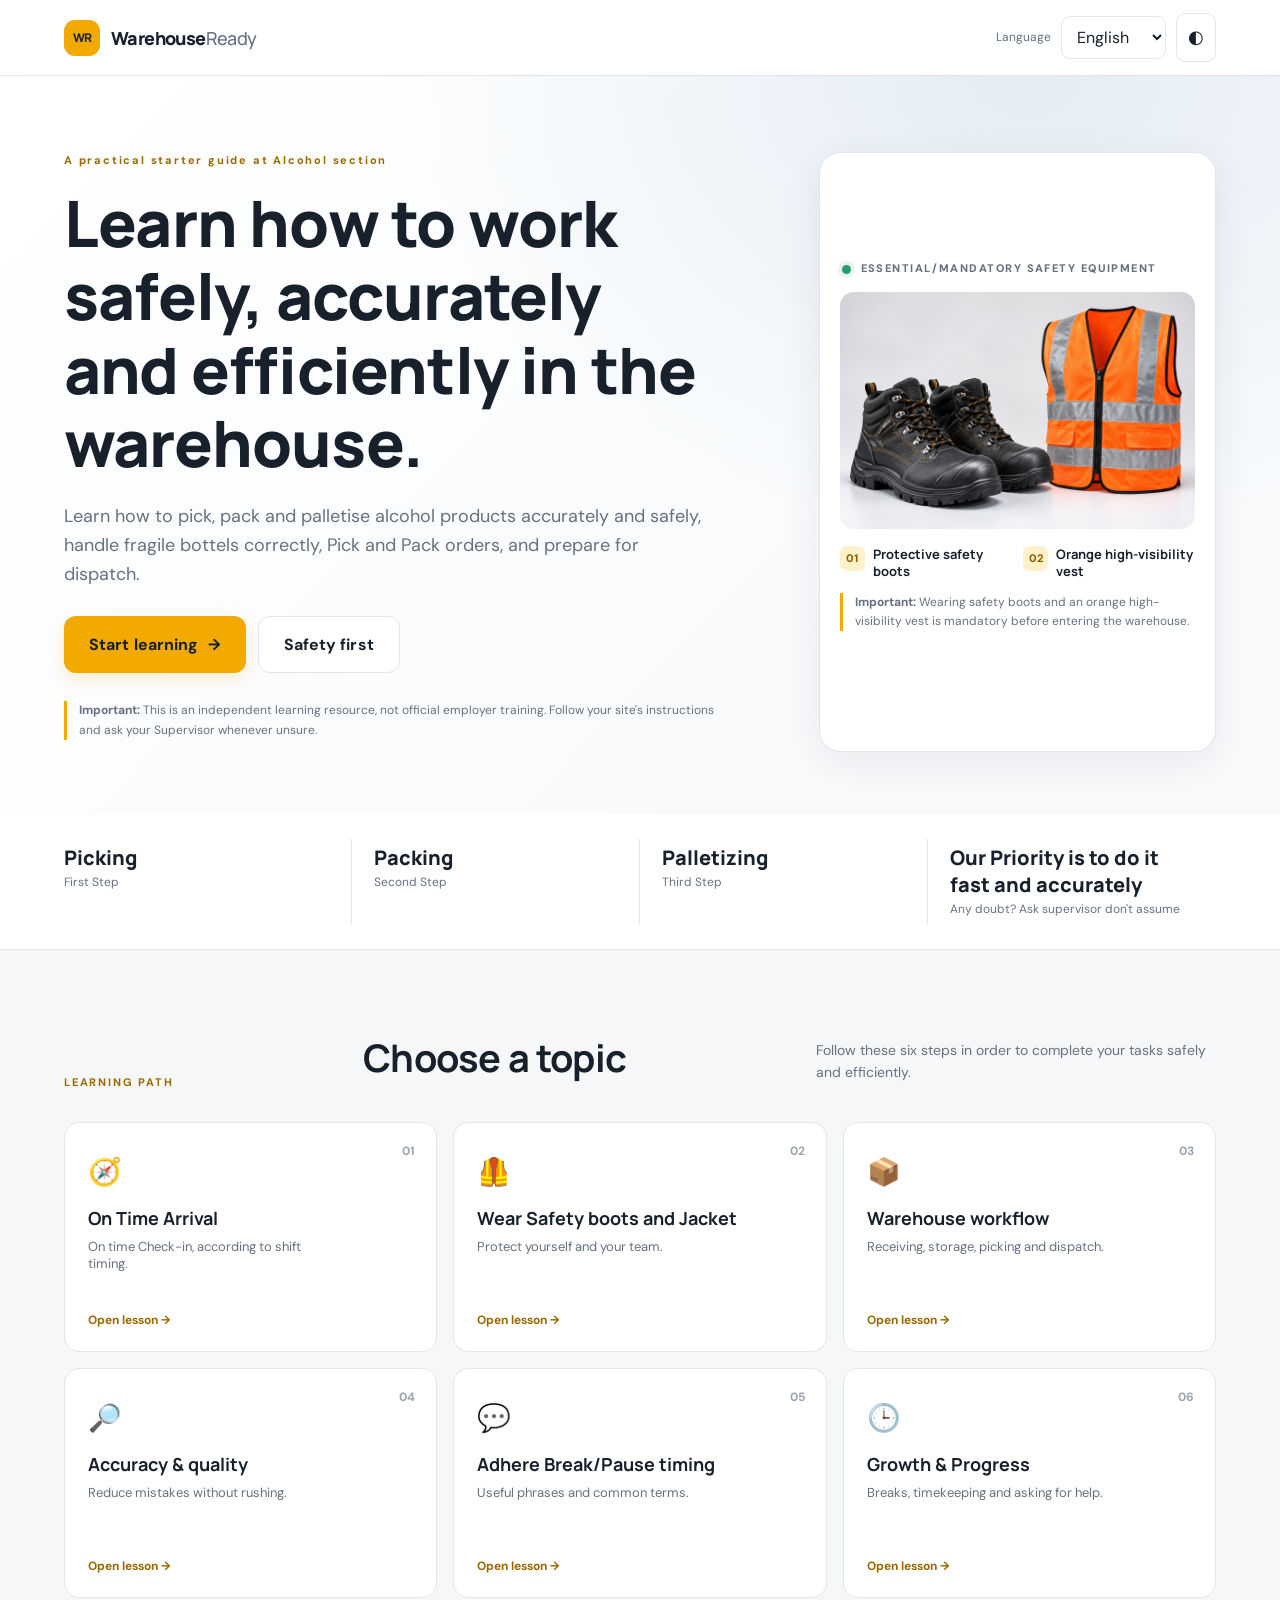
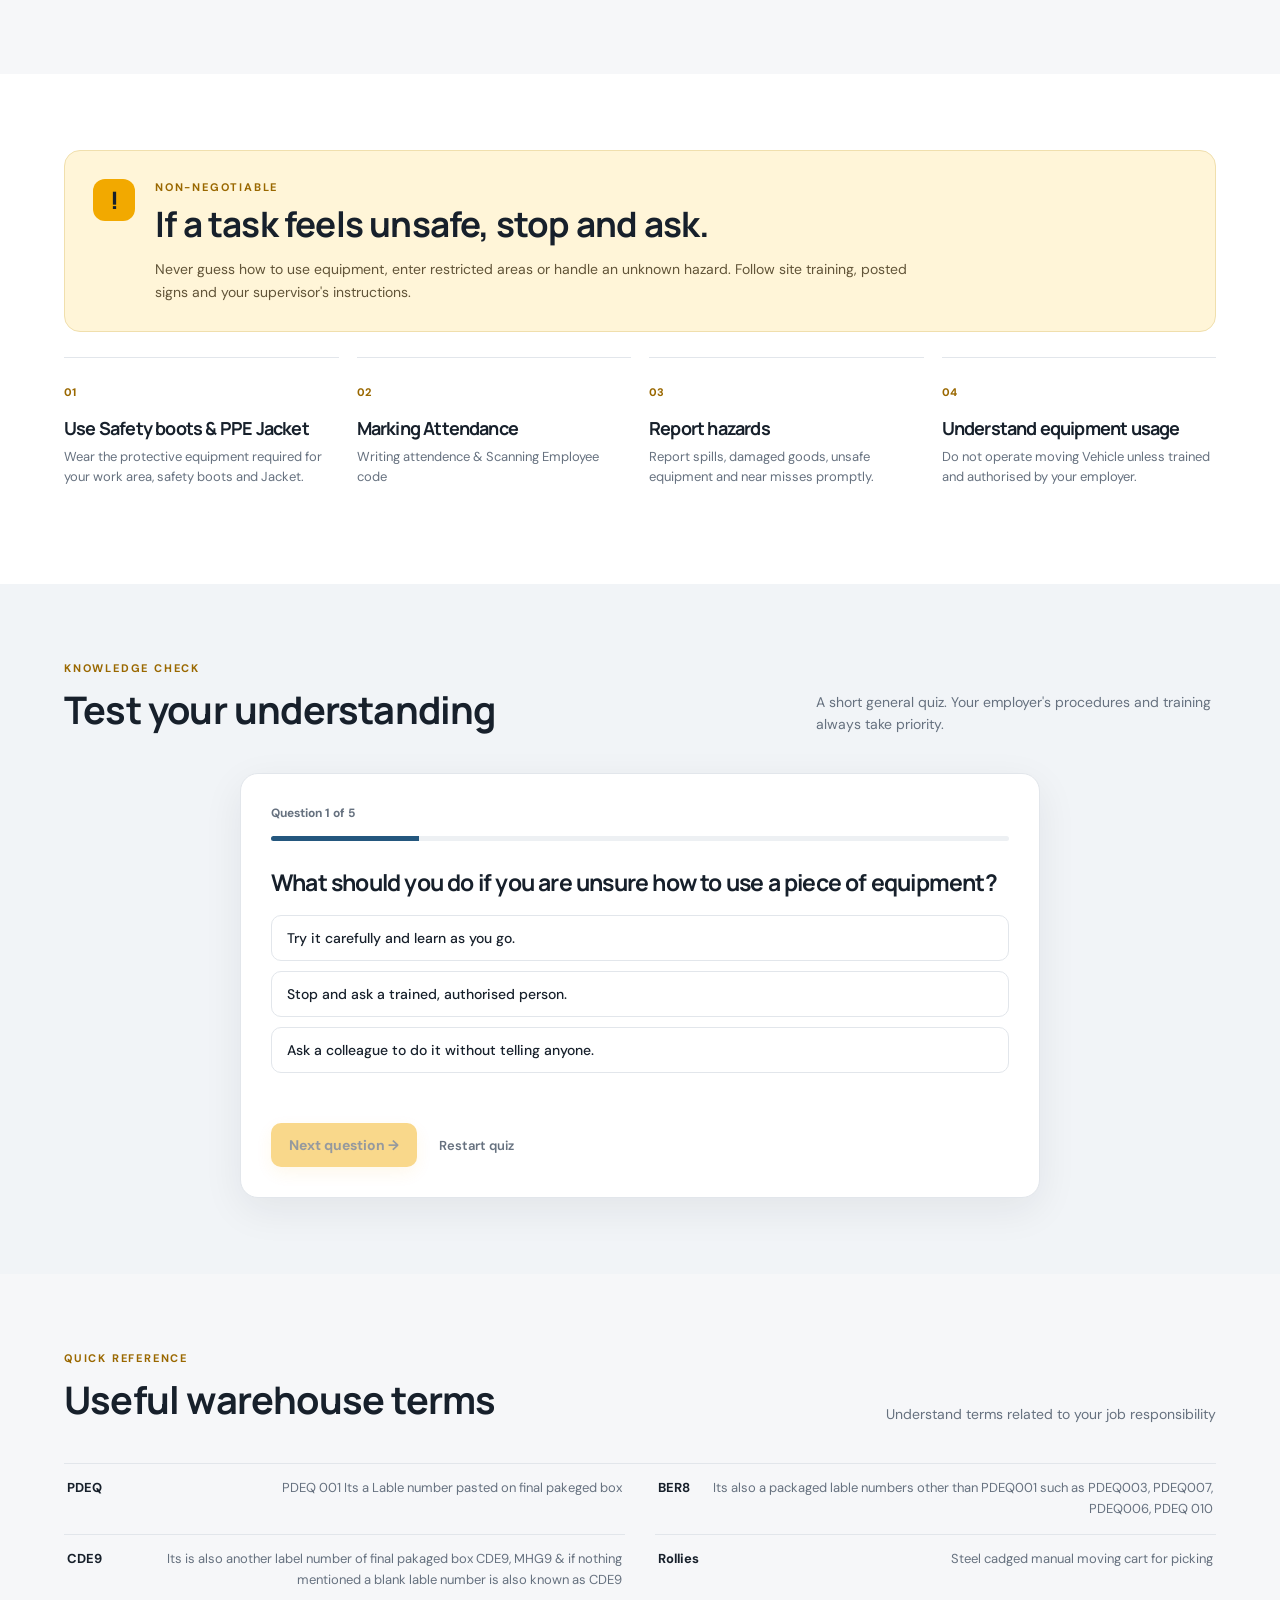
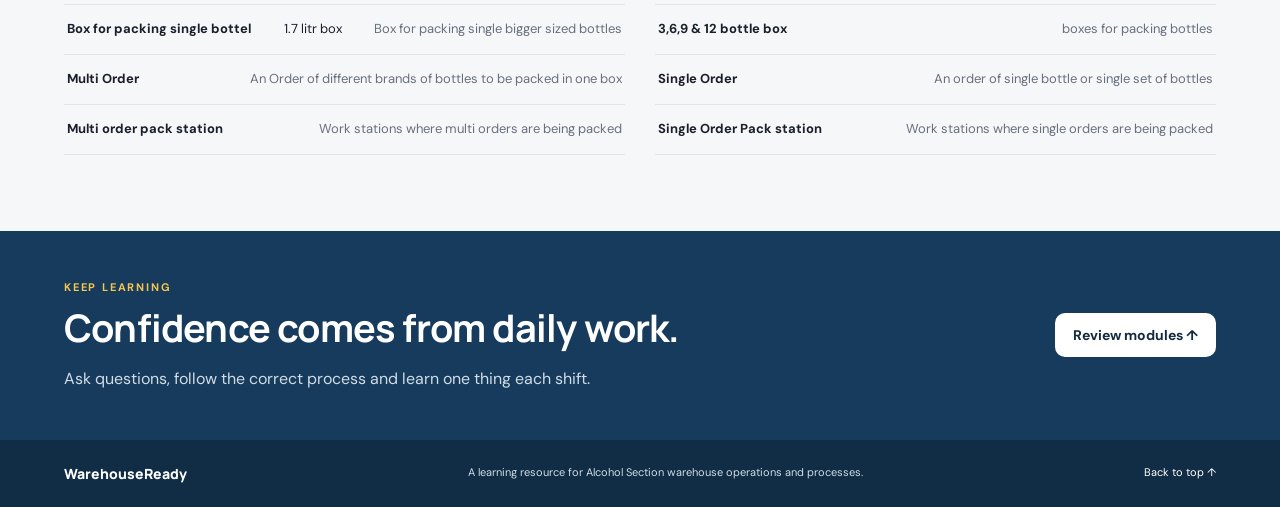
==== commit db0c4676: "Update confidence message in final CTA section" ====
--- a/index.html
+++ b/index.html
@@ -135,7 +135,7 @@
     </section>
 
     <section class="final-cta">
-      <div><div class="eyebrow" data-i18n="keepLearning">KEEP LEARNING</div><h2 data-i18n="confidenceComes">Confidence comes from safe practice.</h2><p data-i18n="ctaText">Ask questions, follow the correct process and learn one thing each shift.</p></div>
+      <div><div class="eyebrow" data-i18n="keepLearning">KEEP LEARNING</div><h2 data-i18n="confidenceComes">Confidence comes from daily work.</h2><p data-i18n="ctaText">Ask questions, follow the correct process and learn one thing each shift.</p></div>
       <a class="button button-light" href="#learning-path" data-i18n="reviewModules">Review modules ↑</a>
     </section>
   </main>
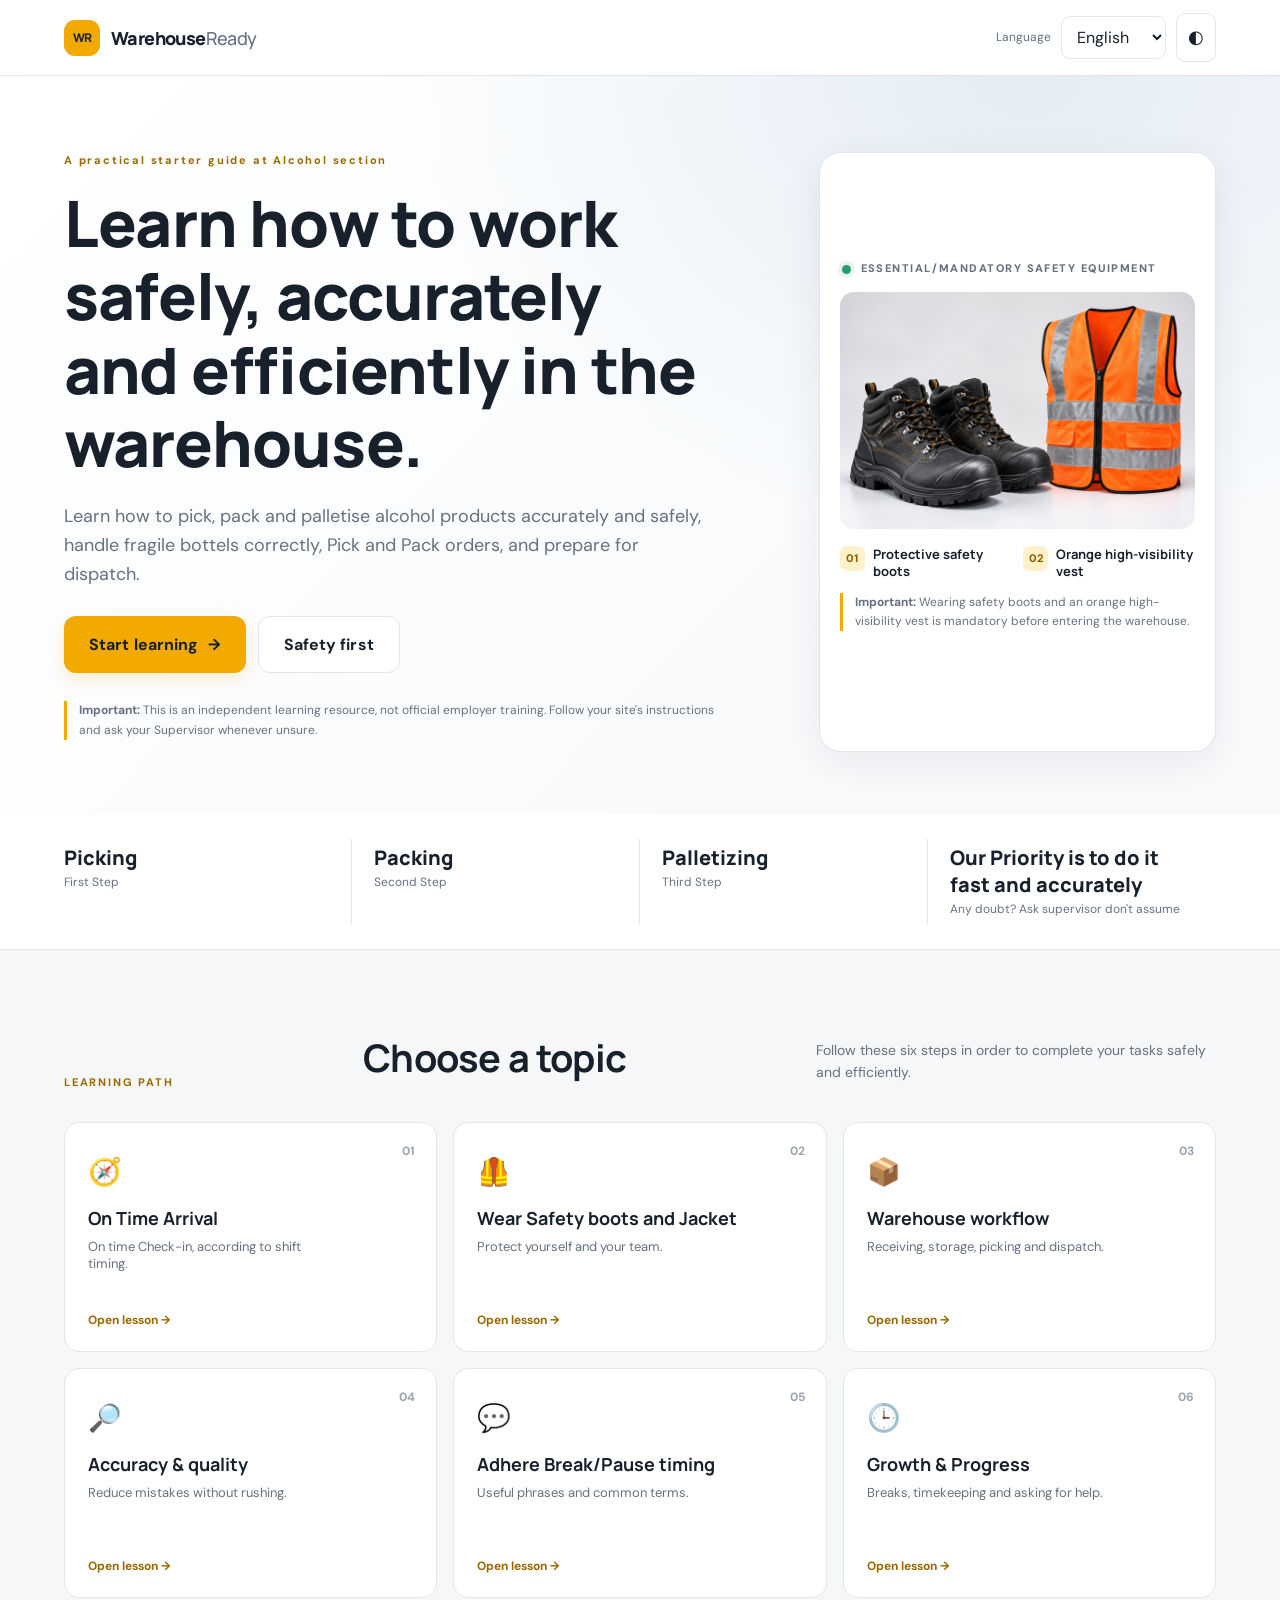
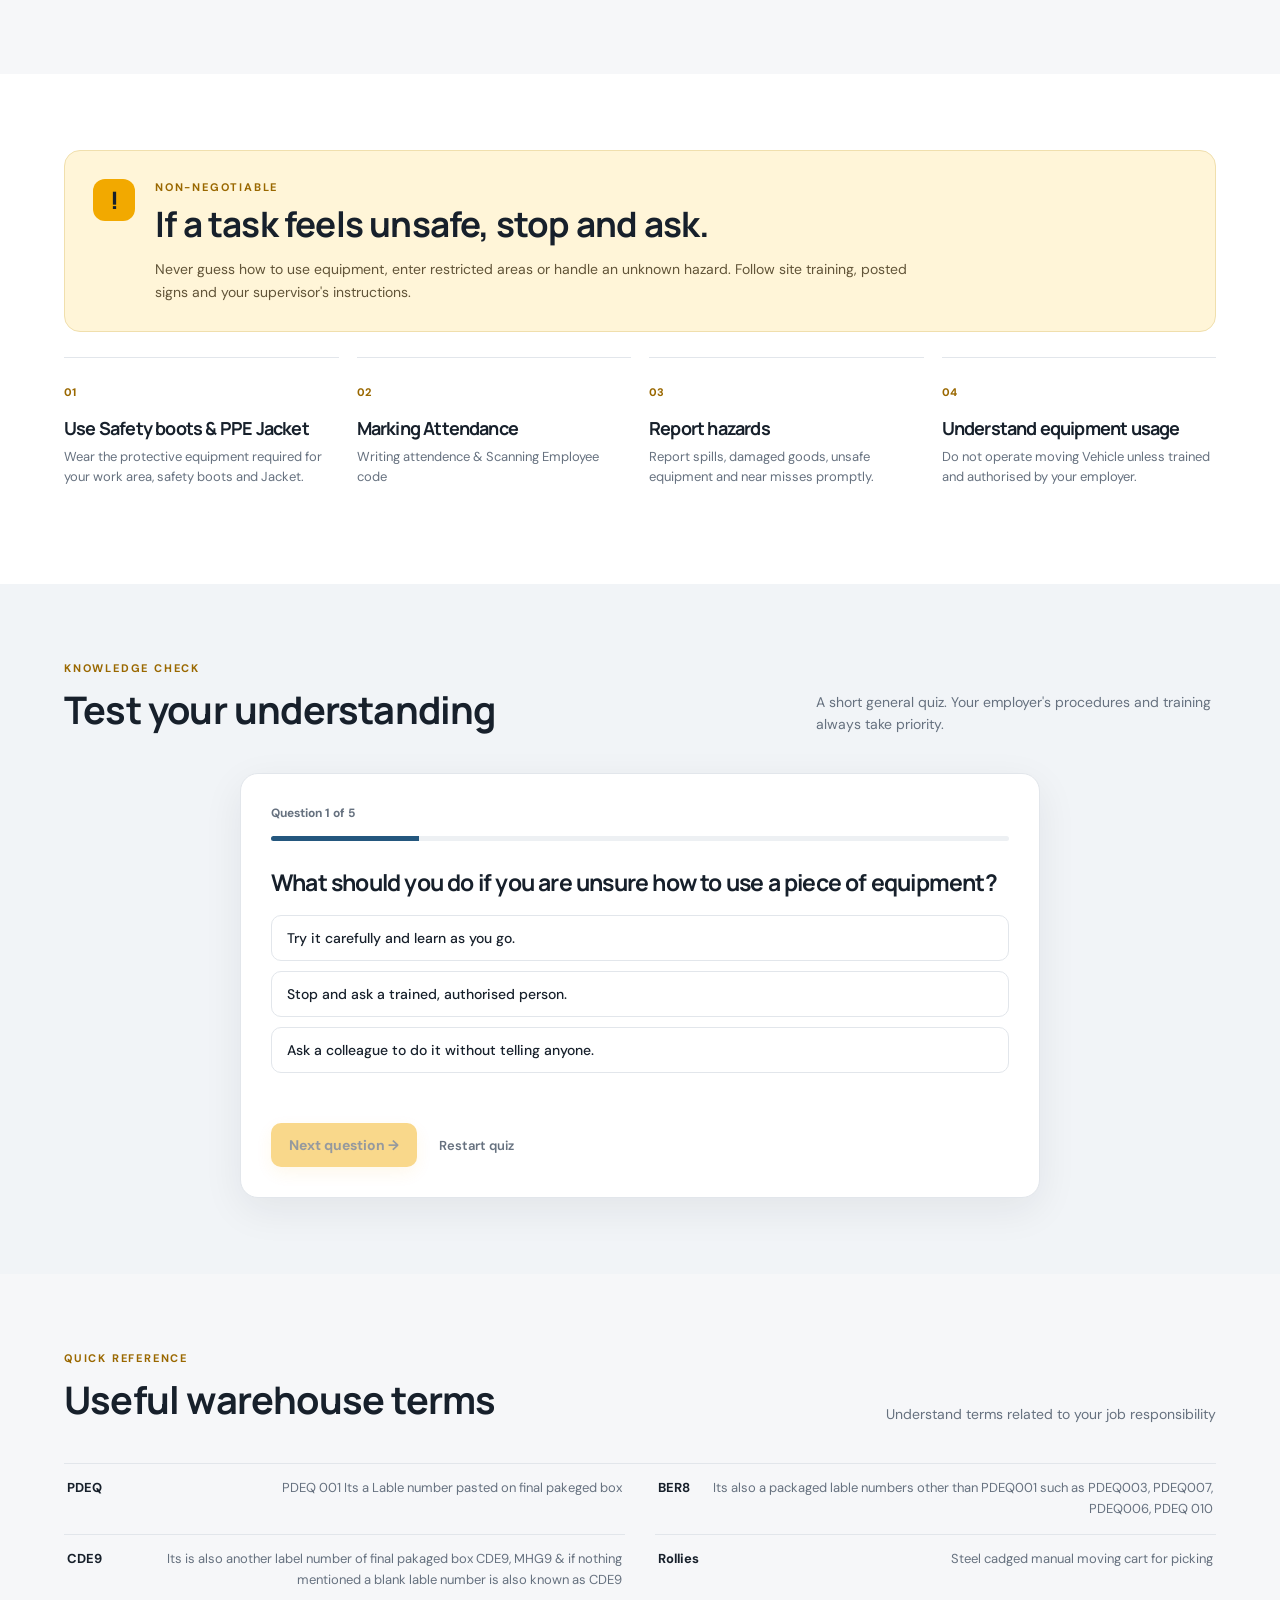
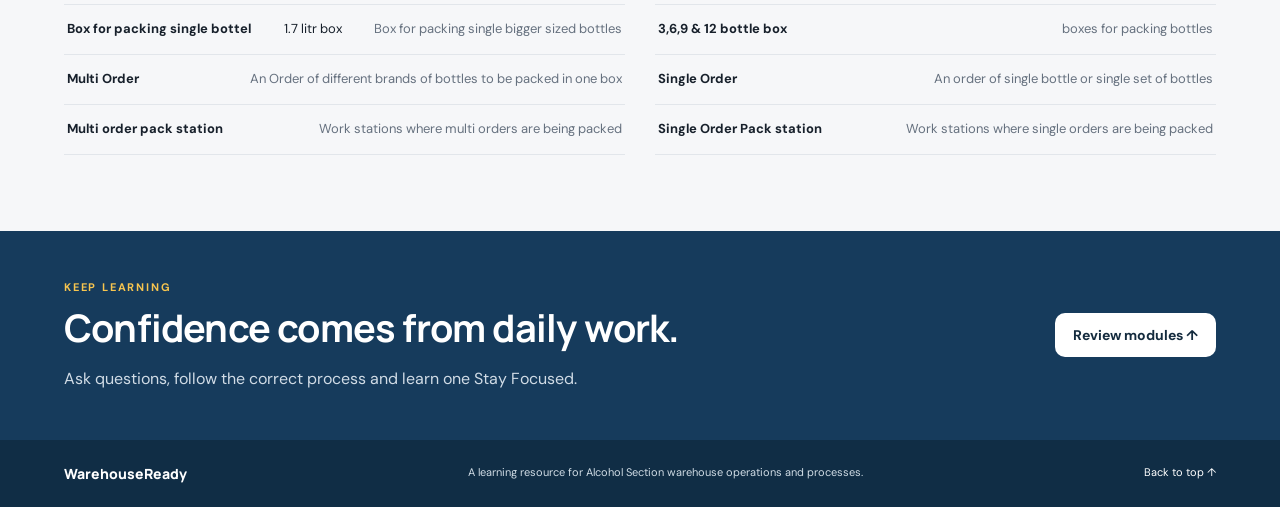
==== commit 2f84abbf: "Change CTA text to 'learn one Stay Focused.' Updated the call-to-action text in the final section." ====
--- a/index.html
+++ b/index.html
@@ -135,7 +135,7 @@
     </section>
 
     <section class="final-cta">
-      <div><div class="eyebrow" data-i18n="keepLearning">KEEP LEARNING</div><h2 data-i18n="confidenceComes">Confidence comes from daily work.</h2><p data-i18n="ctaText">Ask questions, follow the correct process and learn one thing each shift.</p></div>
+      <div><div class="eyebrow" data-i18n="keepLearning">KEEP LEARNING</div><h2 data-i18n="confidenceComes">Confidence comes from daily work.</h2><p data-i18n="ctaText">Ask questions, follow the correct process and learn one Stay Focused.</p></div>
       <a class="button button-light" href="#learning-path" data-i18n="reviewModules">Review modules ↑</a>
     </section>
   </main>
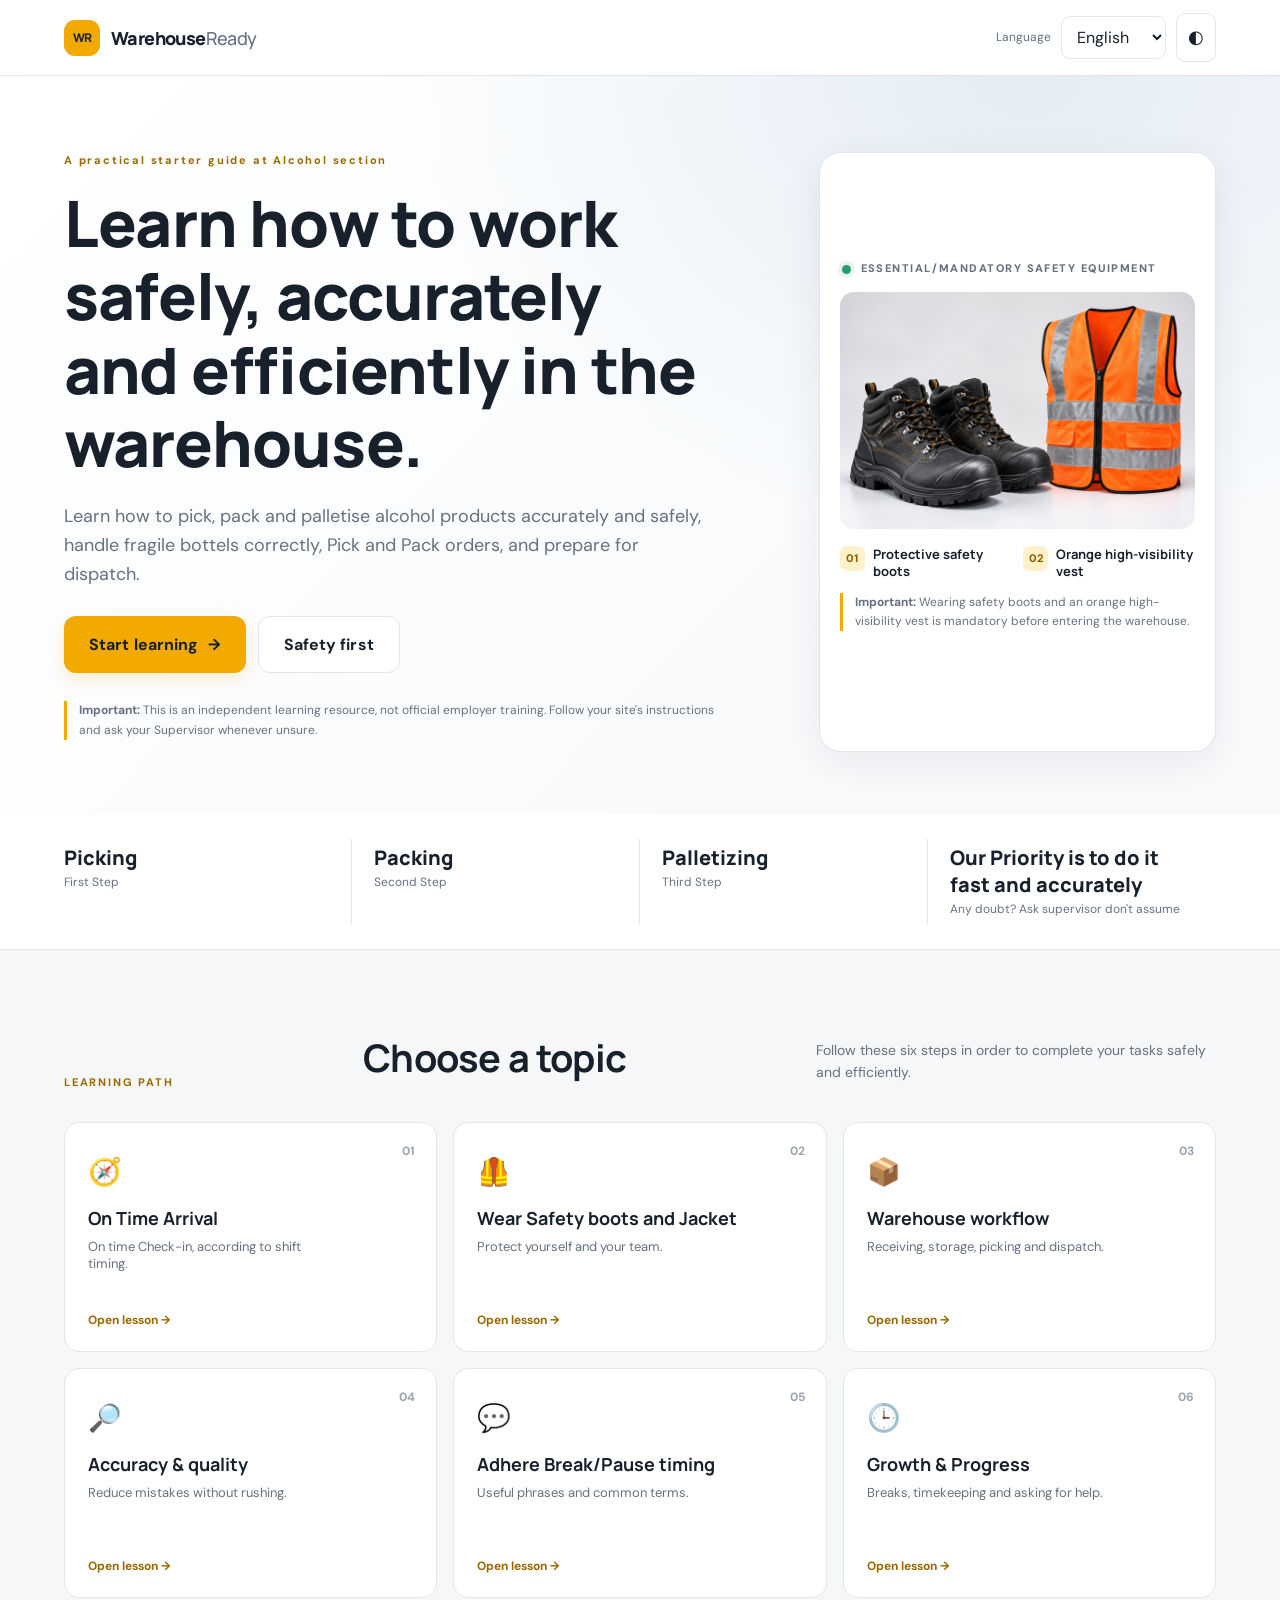
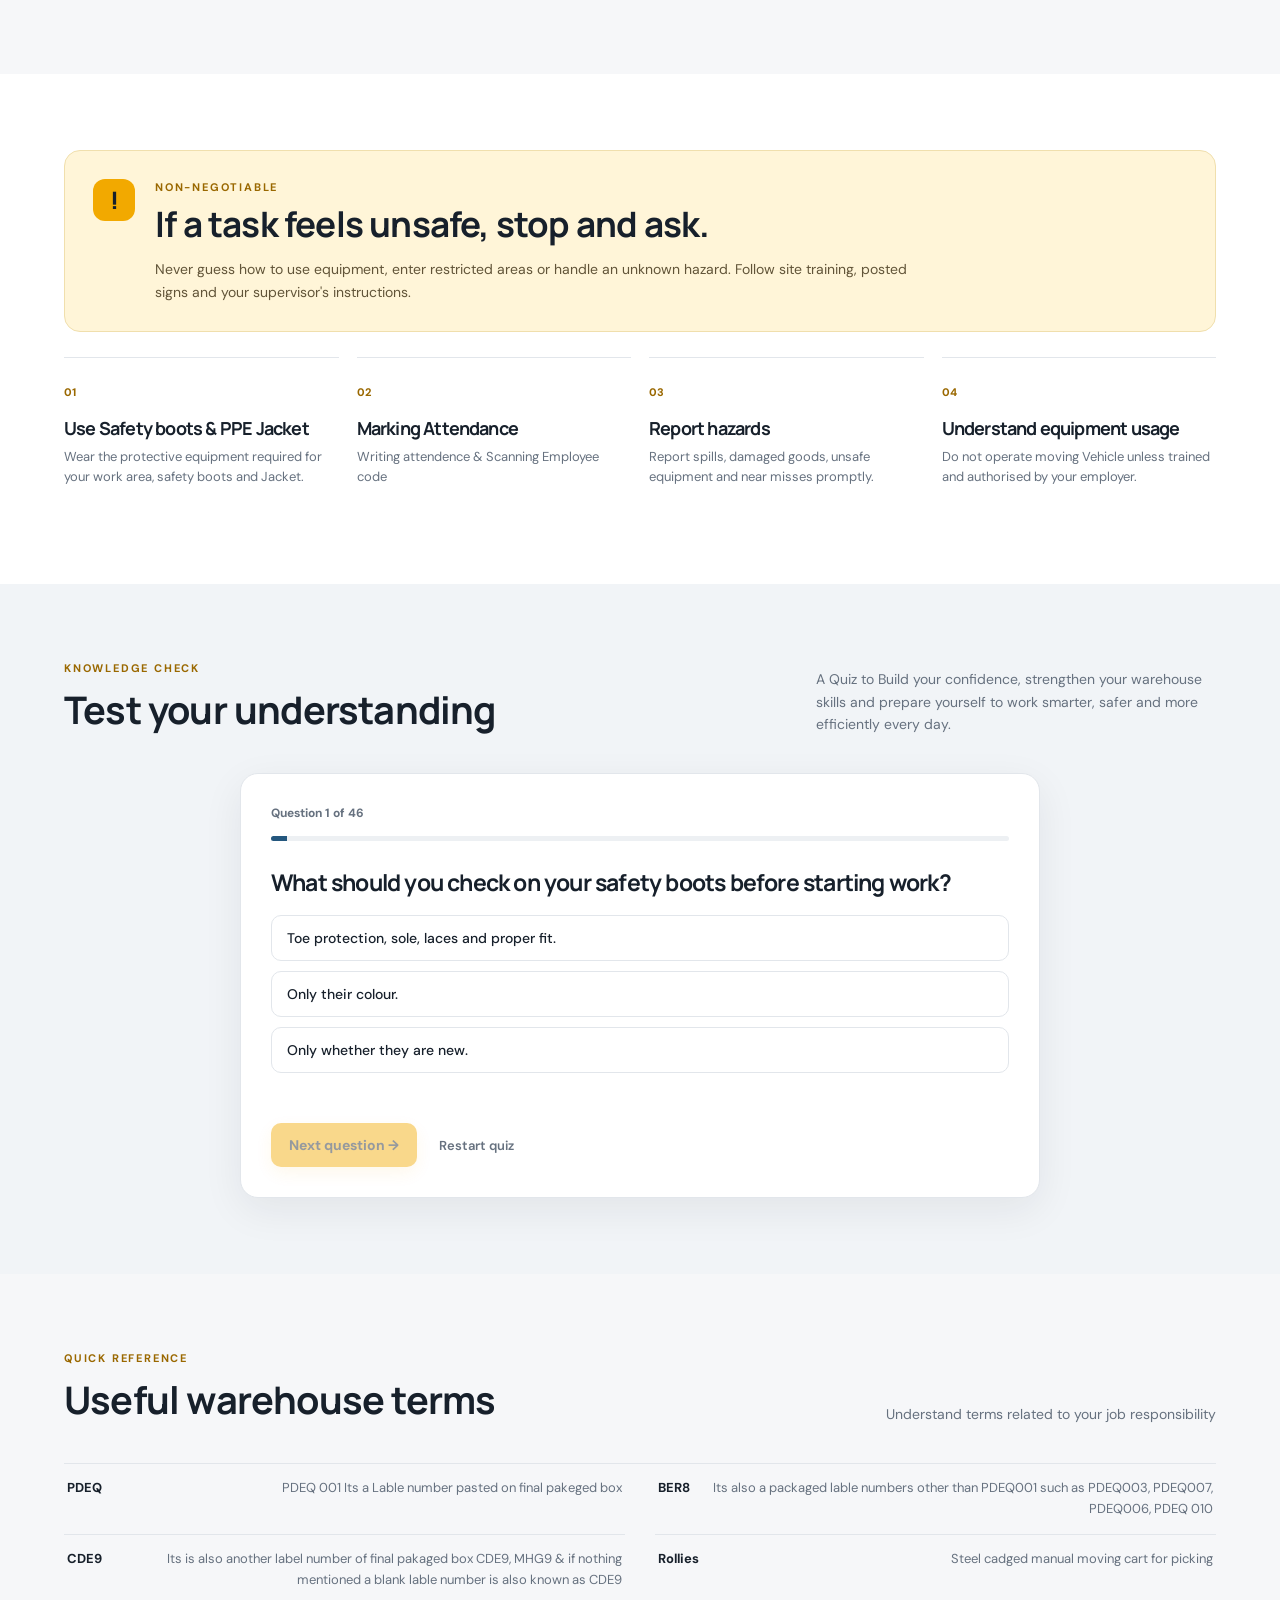
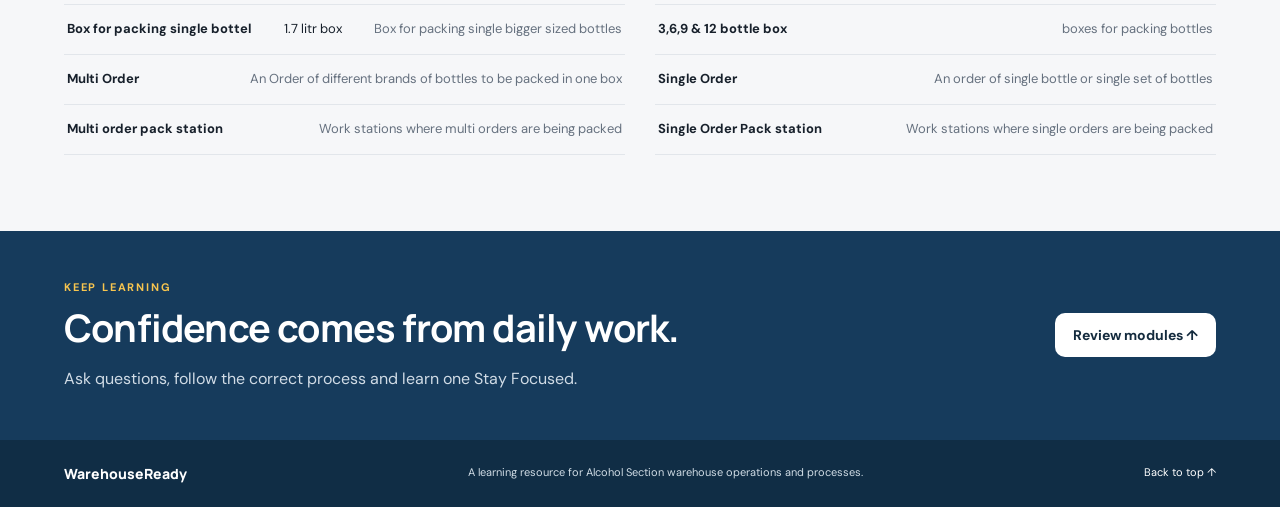
==== commit 8a7ba5ae: "Update quiz introduction text for clarity" ====
--- a/index.html
+++ b/index.html
@@ -115,7 +115,7 @@
     <section class="section quiz-section" id="quiz">
       <div class="section-heading">
         <div><div class="eyebrow" data-i18n="knowledgeCheck">KNOWLEDGE CHECK</div><h2 data-i18n="testYourself">Test your understanding</h2></div>
-        <p data-i18n="quizIntro">A short general quiz. Your employer's procedures and training always take priority.</p>
+        <p data-i18n="quizIntro">A Quiz to Build your confidence, strengthen your warehouse skills and prepare yourself to work smarter, safer and more efficiently every day.</p>
       </div>
       <div class="quiz-card">
         <div class="quiz-progress"><span id="quizCount">Question 1 of 5</span><span id="quizScore"></span></div>
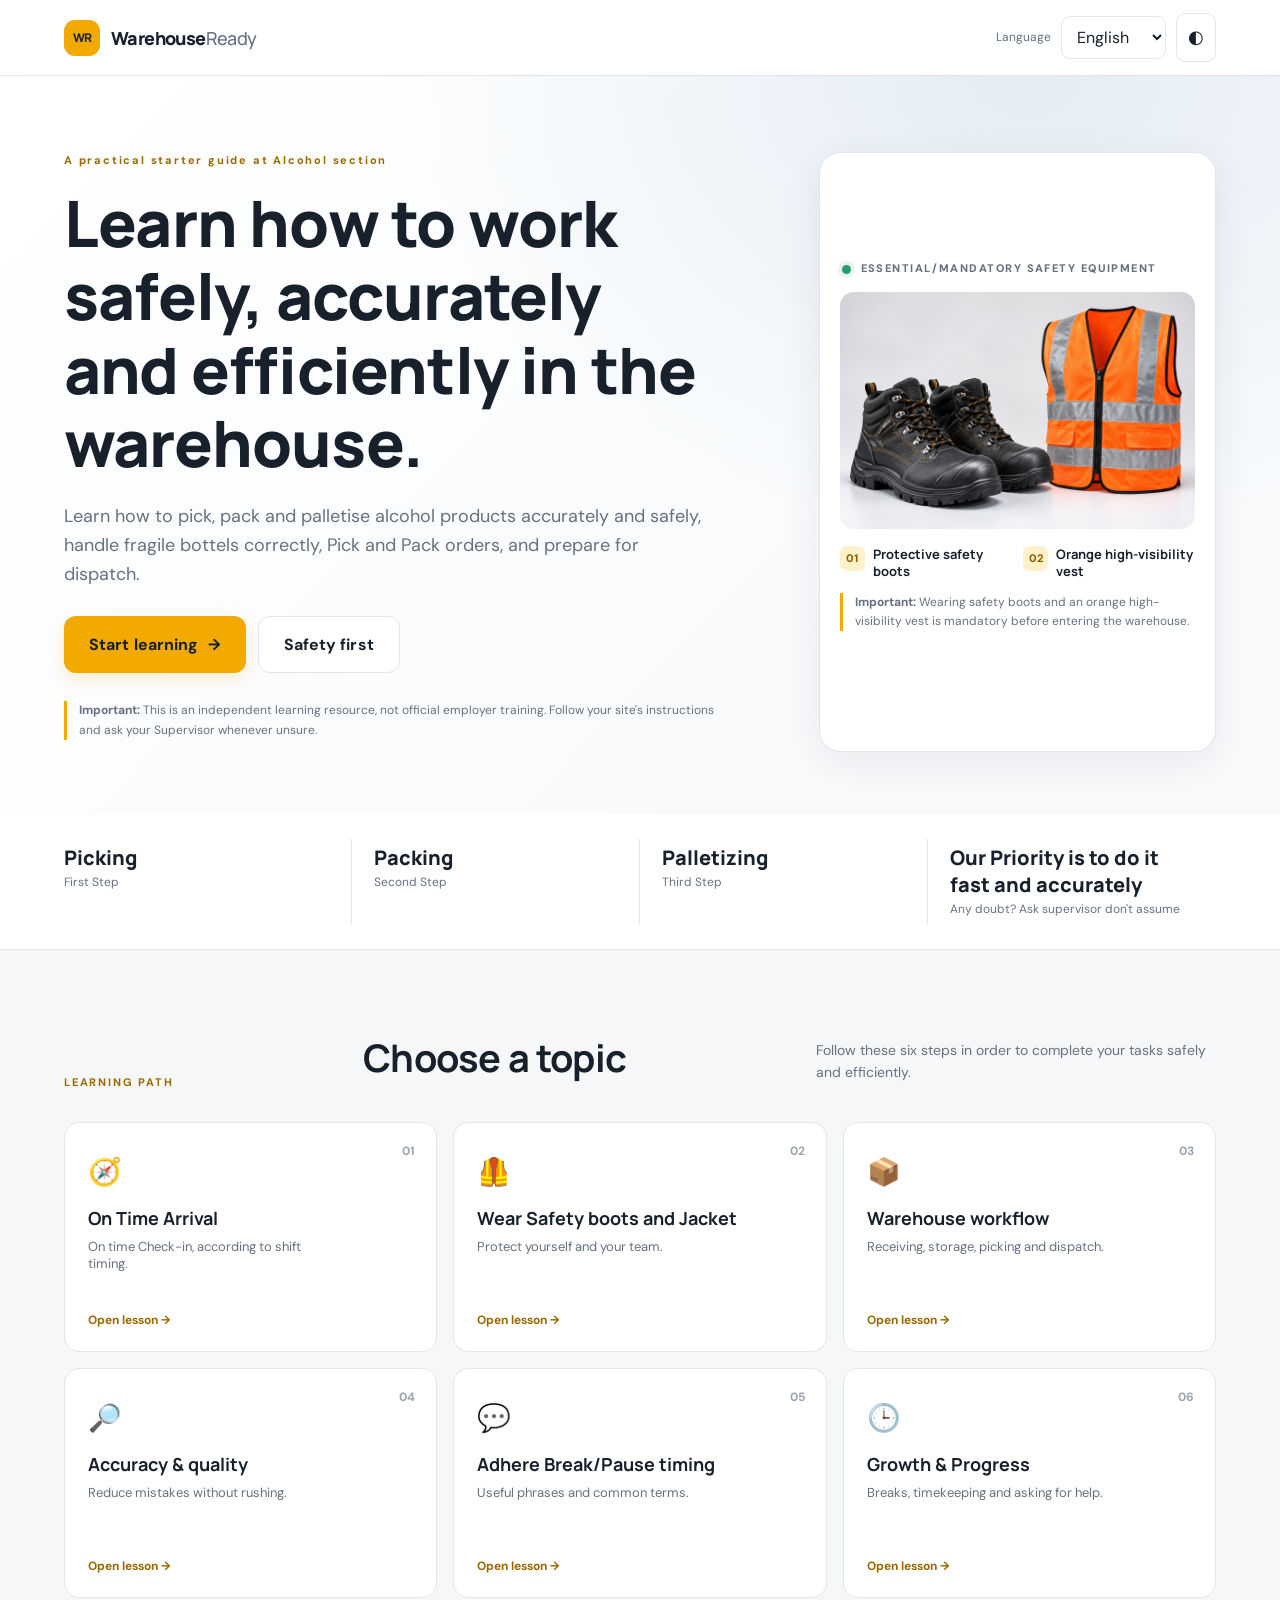
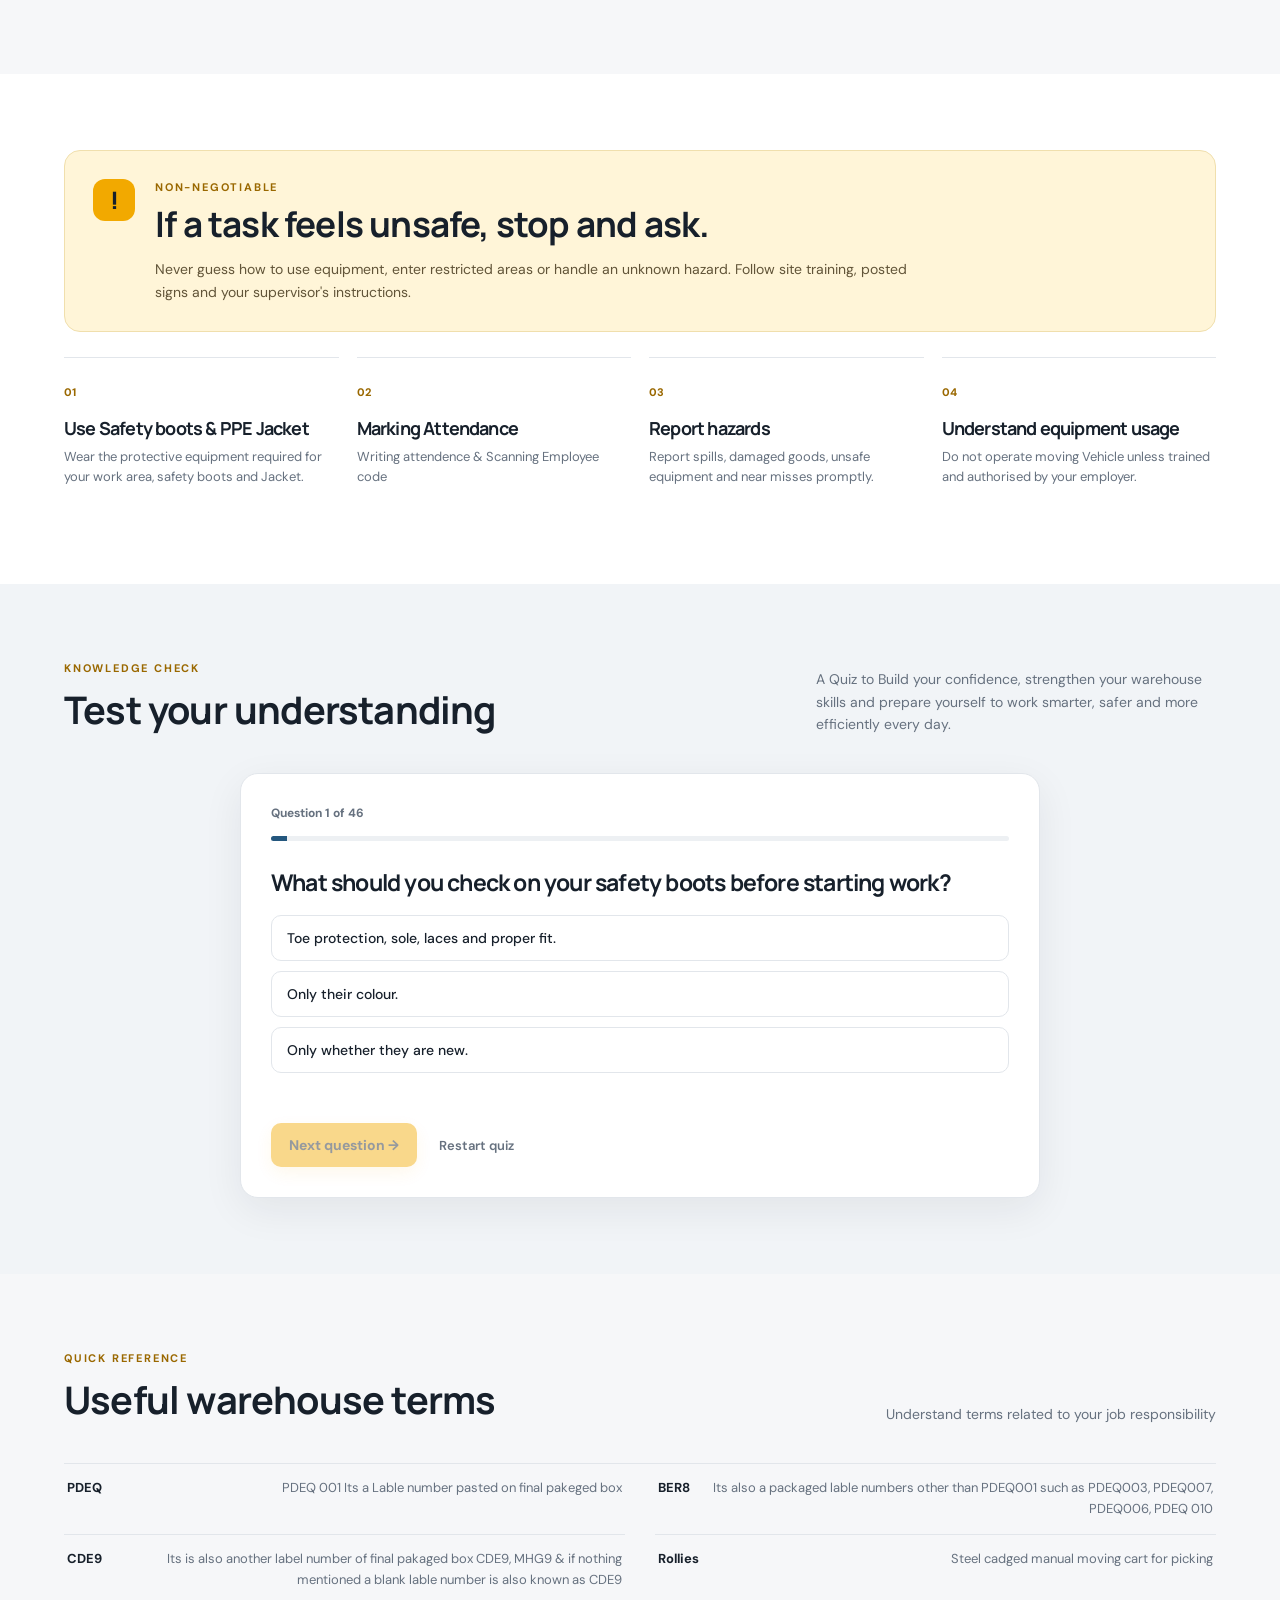
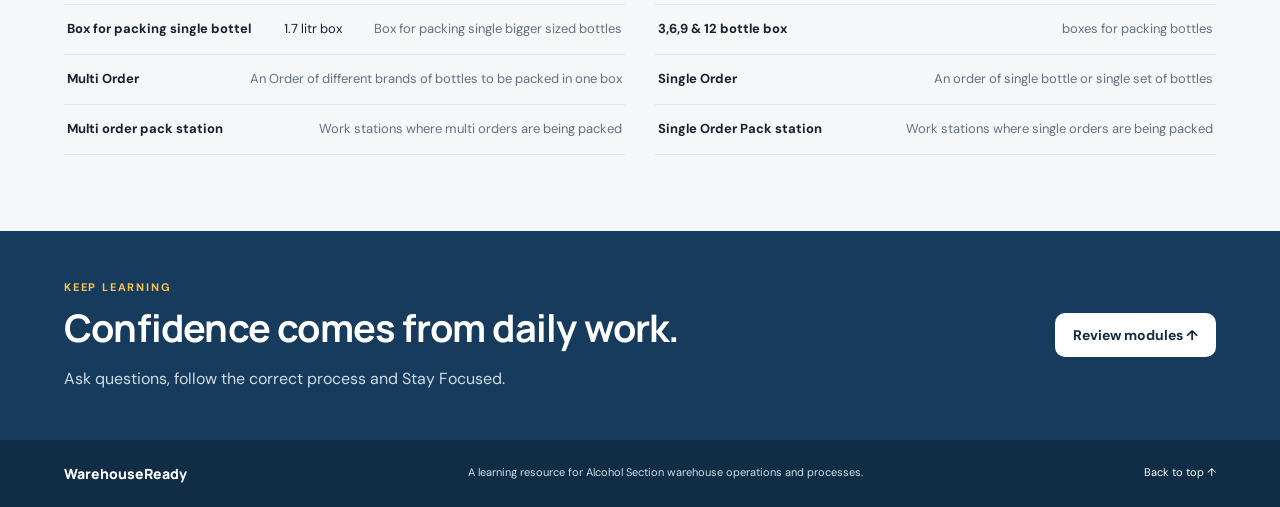
==== commit e0caf19f: "Fix typo in final call-to-action section" ====
--- a/index.html
+++ b/index.html
@@ -135,7 +135,7 @@
     </section>
 
     <section class="final-cta">
-      <div><div class="eyebrow" data-i18n="keepLearning">KEEP LEARNING</div><h2 data-i18n="confidenceComes">Confidence comes from daily work.</h2><p data-i18n="ctaText">Ask questions, follow the correct process and learn one Stay Focused.</p></div>
+      <div><div class="eyebrow" data-i18n="keepLearning">KEEP LEARNING</div><h2 data-i18n="confidenceComes">Confidence comes from daily work.</h2><p data-i18n="ctaText">Ask questions, follow the correct process and Stay Focused.</p></div>
       <a class="button button-light" href="#learning-path" data-i18n="reviewModules">Review modules ↑</a>
     </section>
   </main>
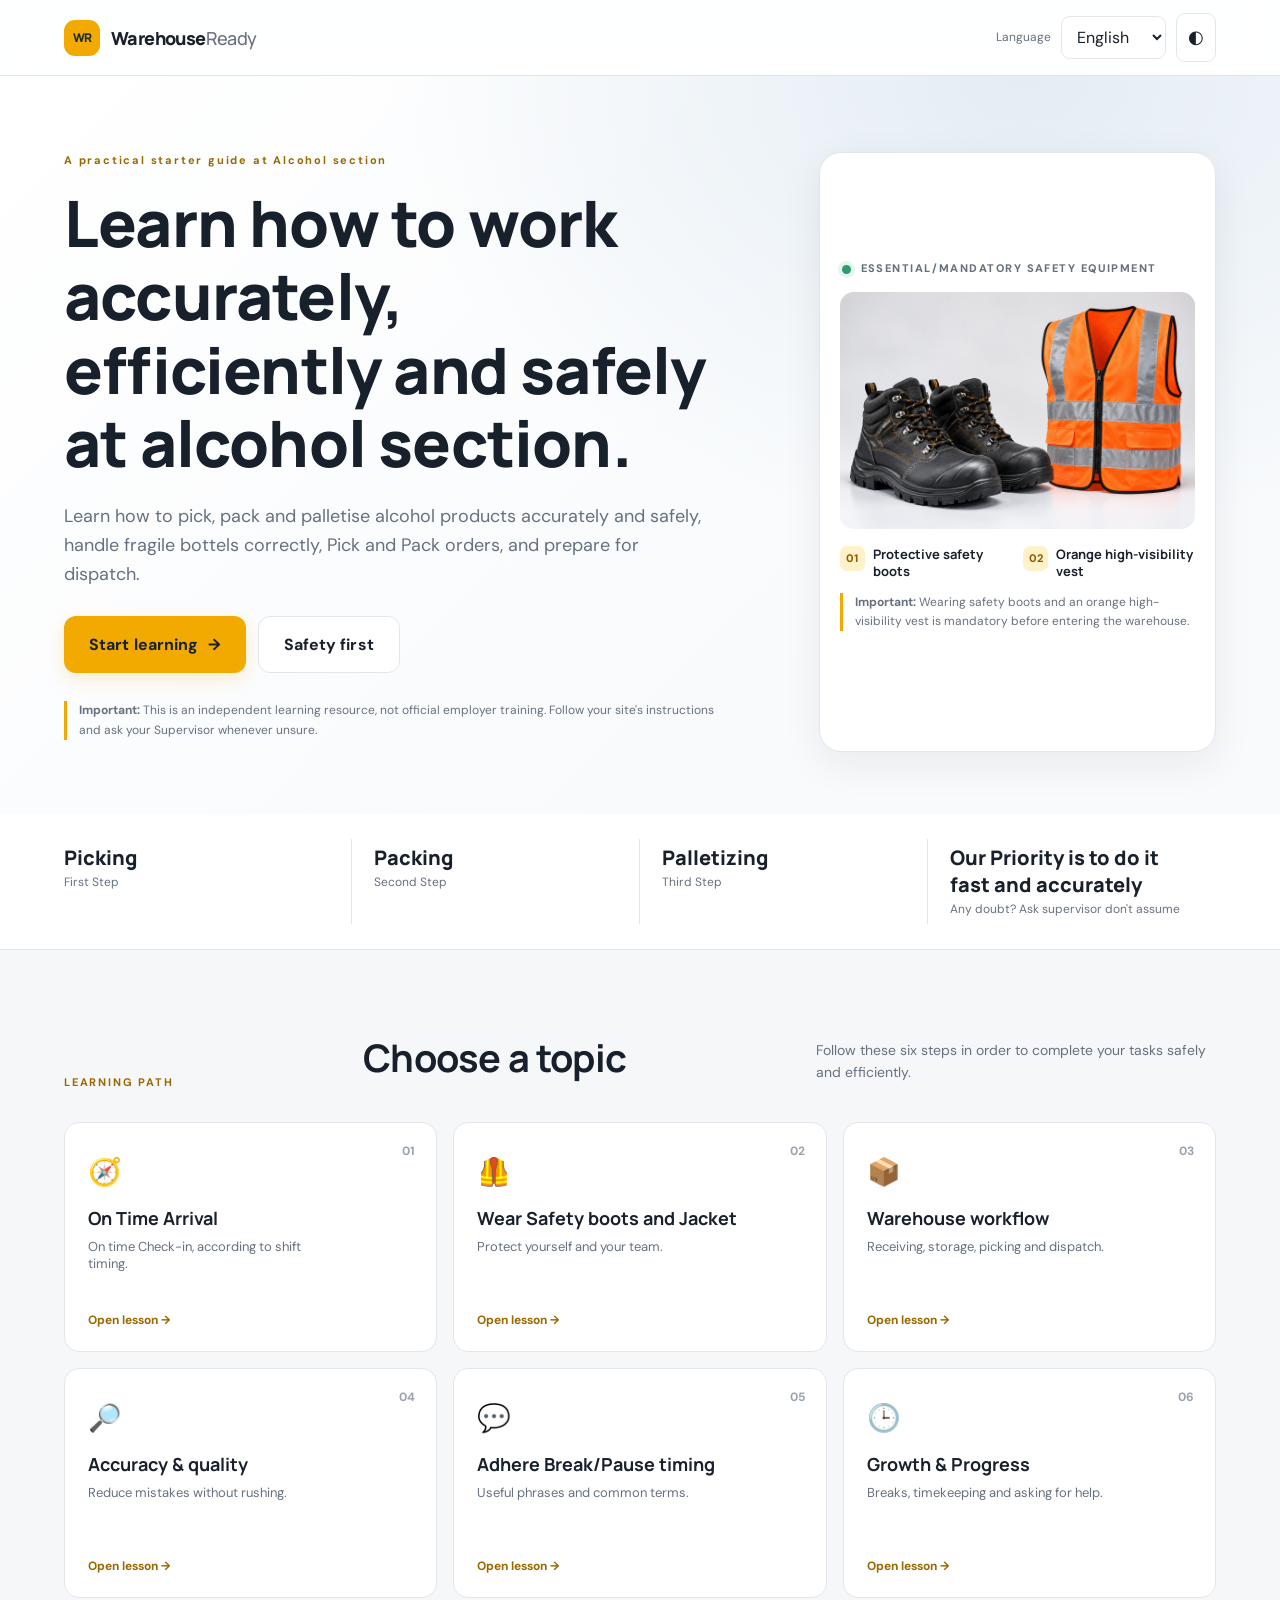
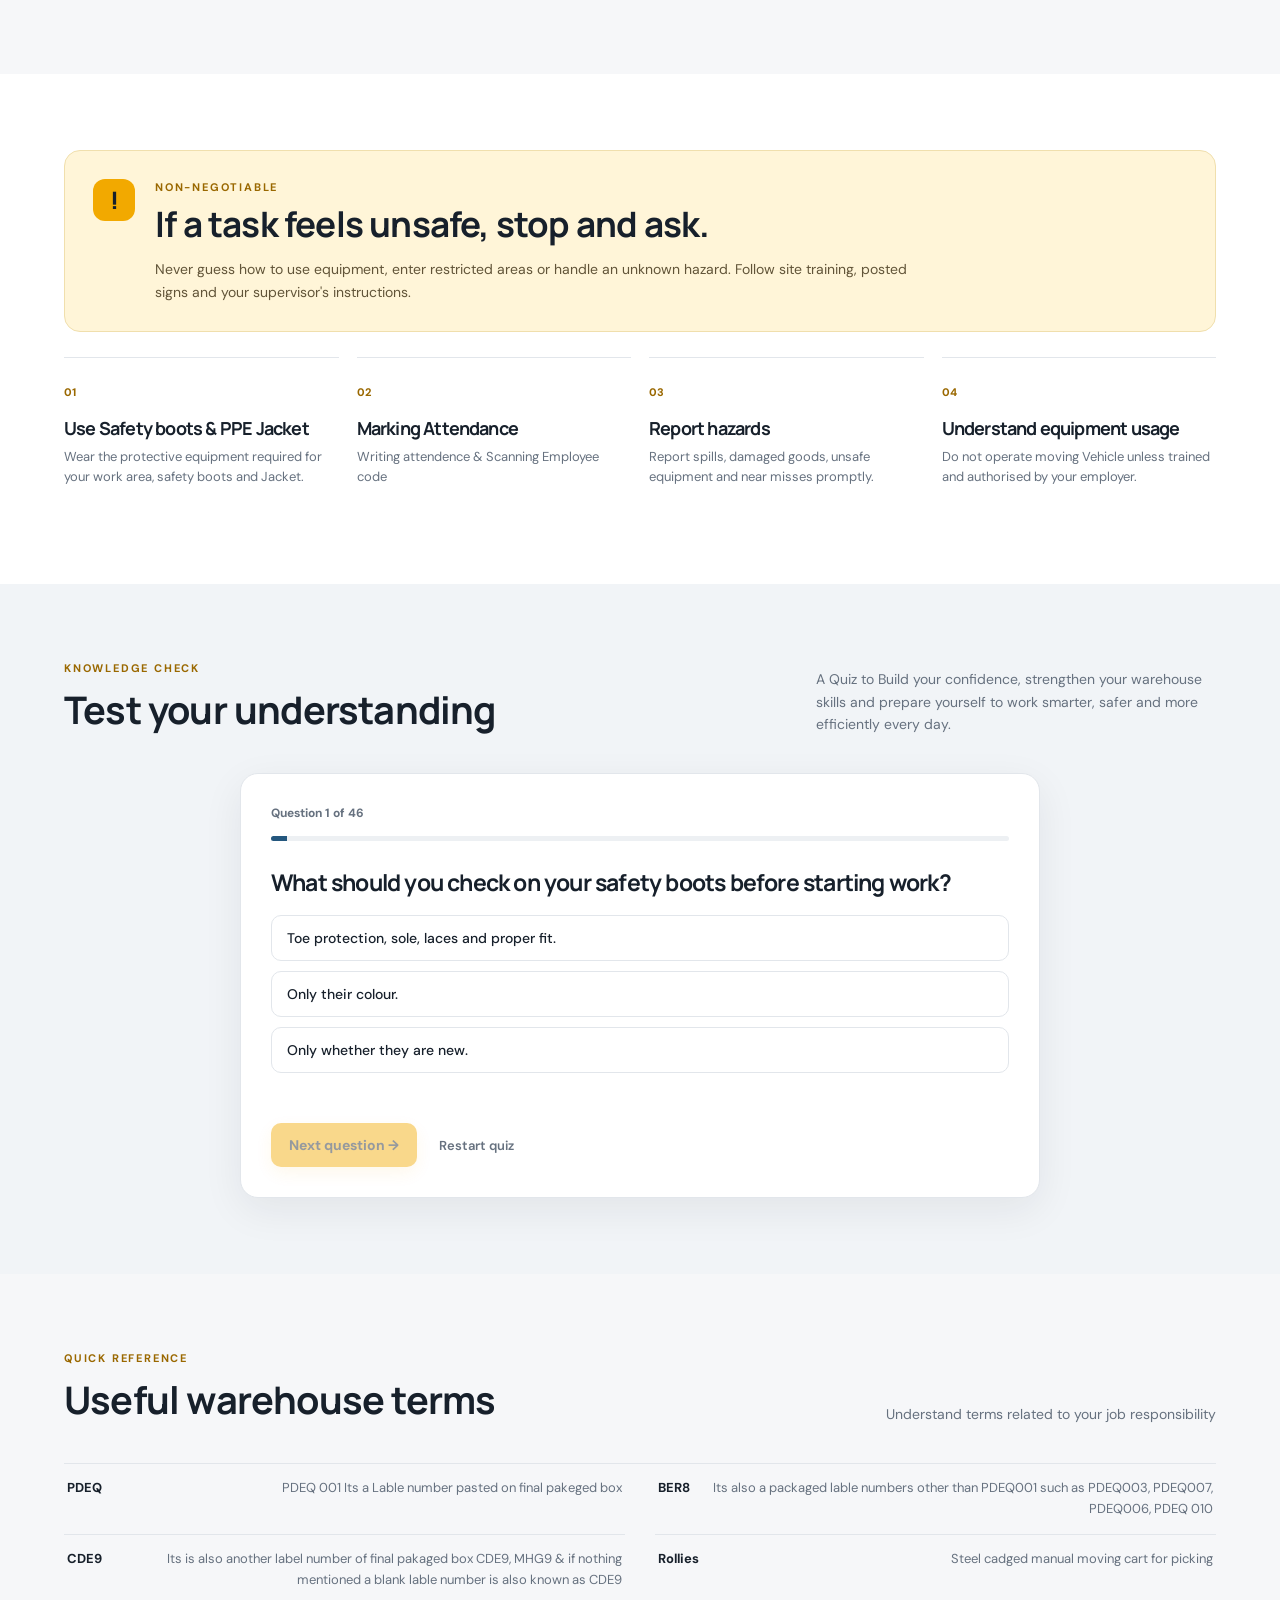
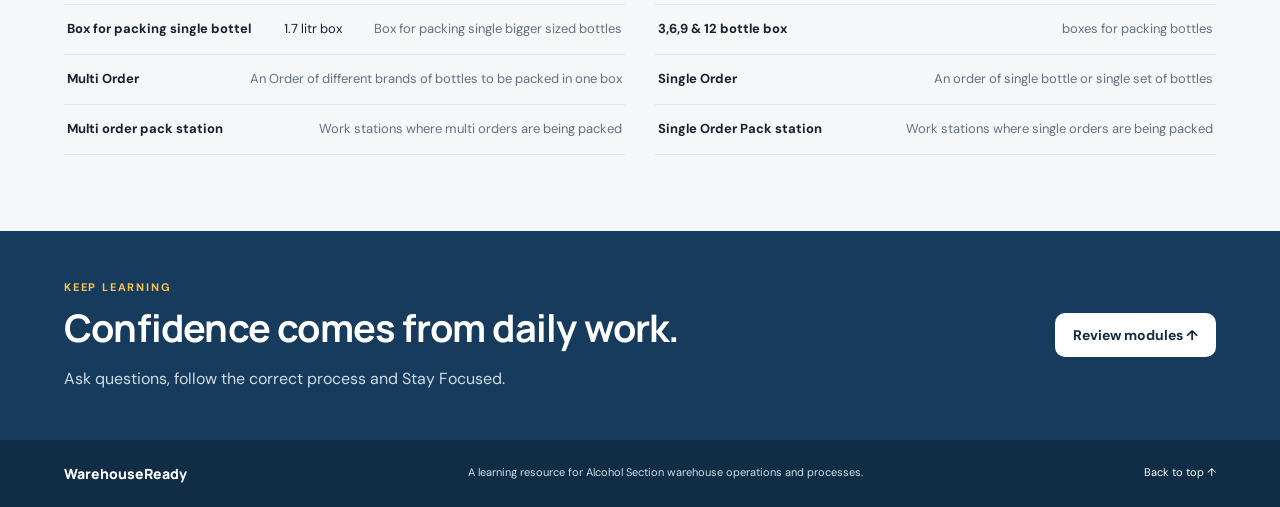
==== commit 7fd4e76c: "Update index.html" ====
--- a/index.html
+++ b/index.html
@@ -28,7 +28,7 @@
       <div class="hero-copy">
         <div class="eyebrow" data-i18n="eyebrow">A practical starter guide at Alcohol section</div>
       <h1 data-i18n="heroTitle">
-  Learn how to work safely, accurately and efficiently in the warehouse.
+  Learn how to work accurately, efficiently and safely at alcohol section.
 </h1>
         <p class="hero-subtitle" data-i18n="heroText">Learn how to pick, pack and palletise alcohol products accurately and safely, handle fragile bottels correctly, Pick and Pack orders, and prepare for dispatch.</p>
         <div class="hero-buttons">
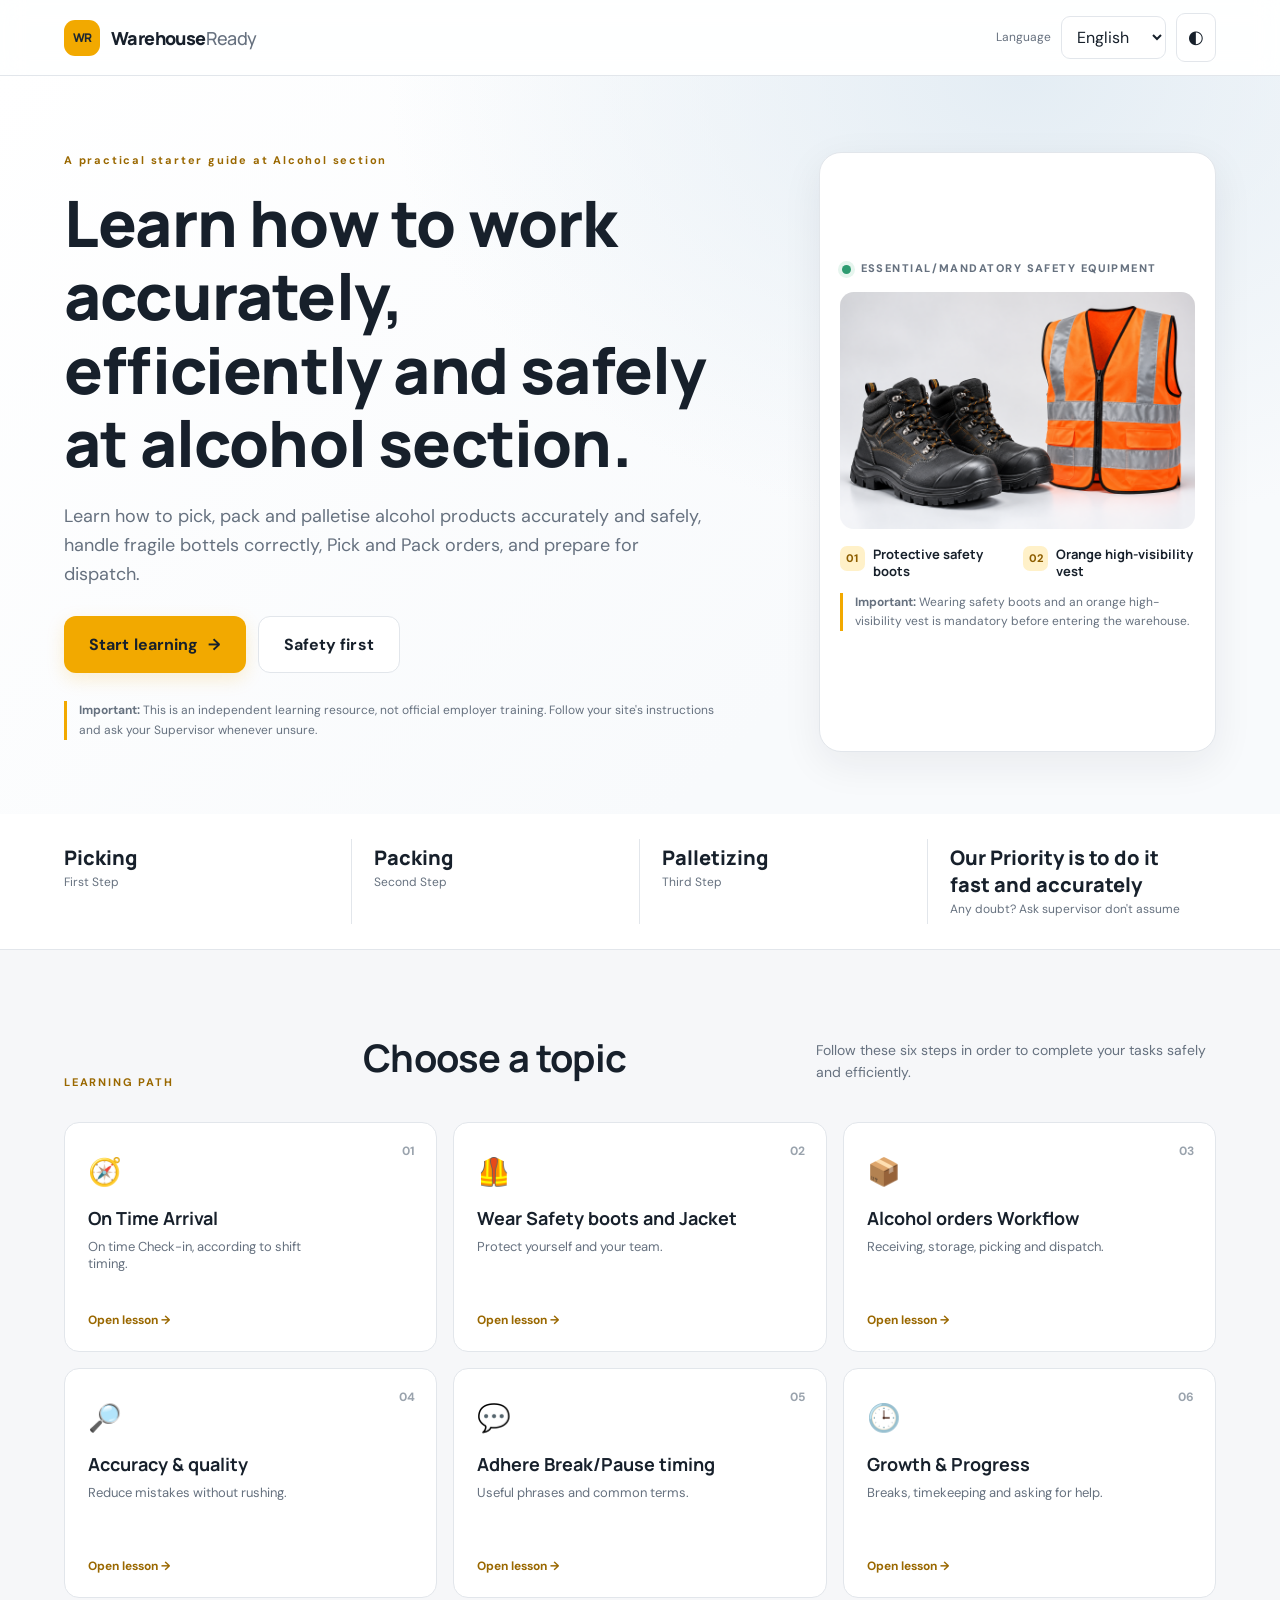
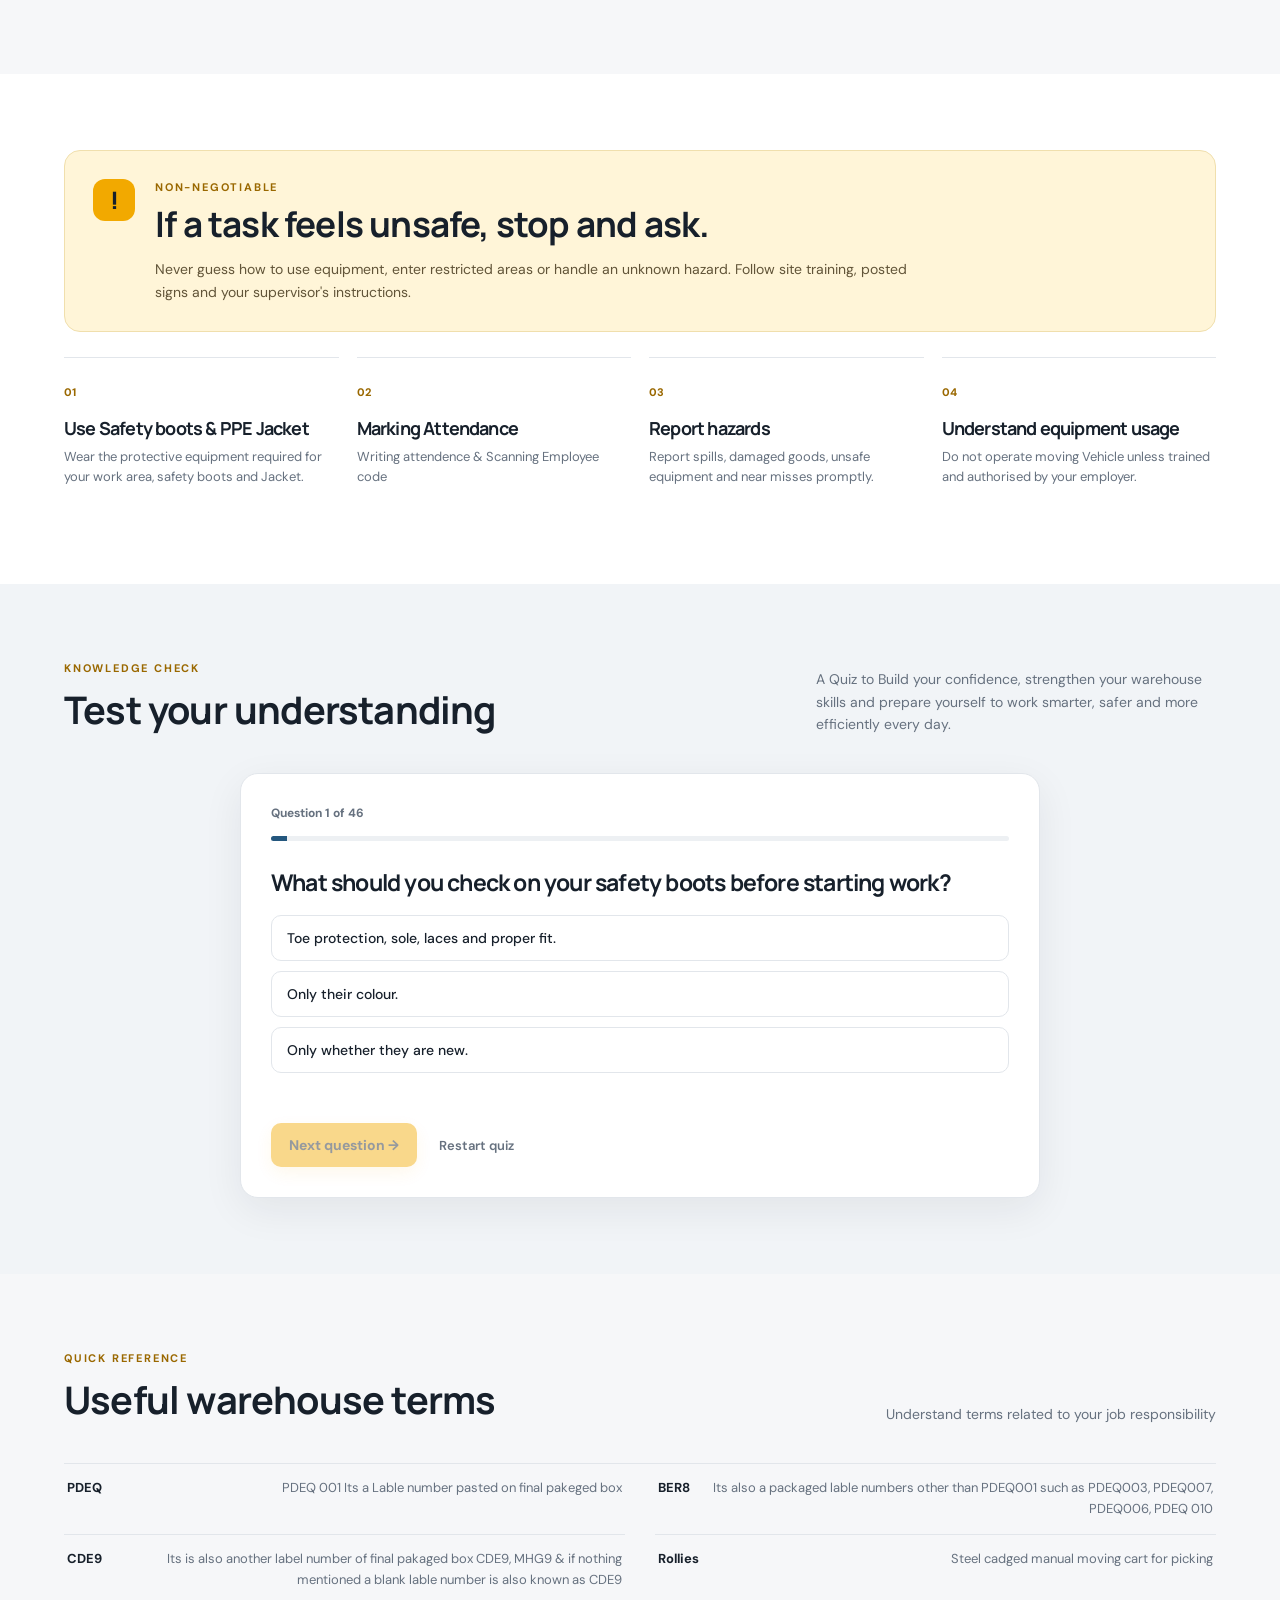
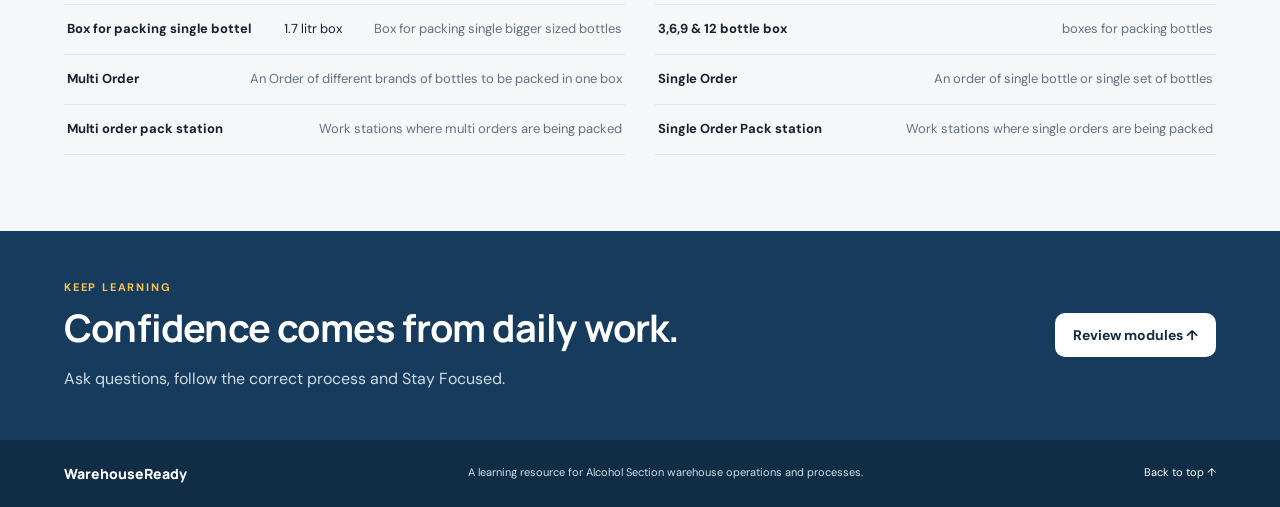
==== commit b70da4a7: "Update workflow module button description" ====
--- a/index.html
+++ b/index.html
@@ -86,7 +86,7 @@
       <div class="module-grid" id="moduleGrid">
         <button class="module-card" data-module="first-day"><span class="module-number">01</span><span class="module-icon">🧭</span><span class="module-title" data-i18n="m1title">On Time Arrival</span><span class="module-desc" data-i18n="m1desc">On time Check-in, according to shift timing.</span><span class="module-link" data-i18n="openLesson">Open lesson →</span></button>
         <button class="module-card" data-module="safety"><span class="module-number">02</span><span class="module-icon">🦺</span><span class="module-title" data-i18n="m2title">Wear Safety boots and Jacket</span><span class="module-desc" data-i18n="m2desc">Protect yourself and your team.</span><span class="module-link" data-i18n="openLesson">Open lesson →</span></button>
-        <button class="module-card" data-module="workflow"><span class="module-number">03</span><span class="module-icon">📦</span><span class="module-title" data-i18n="m3title">Warehouse workflow</span><span class="module-desc" data-i18n="m3desc">Receiving, storage, picking and dispatch.</span><span class="module-link" data-i18n="openLesson">Open lesson →</span></button>
+        <button class="module-card" data-module="workflow"><span class="module-number">03</span><span class="module-icon">📦</span><span class="module-title" data-i18n="m3title">Alcohol orders Workflow </span><span class="module-desc" data-i18n="m3desc">Receiving, storage, picking and dispatch.</span><span class="module-link" data-i18n="openLesson">Open lesson →</span></button>
         <button class="module-card" data-module="quality"><span class="module-number">04</span><span class="module-icon">🔎</span><span class="module-title" data-i18n="m4title">Accuracy & quality</span><span class="module-desc" data-i18n="m4desc">Reduce mistakes without rushing.</span><span class="module-link" data-i18n="openLesson">Open lesson →</span></button>
         <button class="module-card" data-module="german"><span class="module-number">05</span><span class="module-icon">💬</span><span class="module-title" data-i18n="m5title">Adhere Break/Pause timing</span><span class="module-desc" data-i18n="m5desc">Useful phrases and common terms.</span><span class="module-link" data-i18n="openLesson">Open lesson →</span></button>
         <button class="module-card" data-module="rights"><span class="module-number">06</span><span class="module-icon">🕒</span><span class="module-title" data-i18n="m6title">Growth & Progress</span><span class="module-desc" data-i18n="m6desc">Breaks, timekeeping and asking for help.</span><span class="module-link" data-i18n="openLesson">Open lesson →</span></button>
